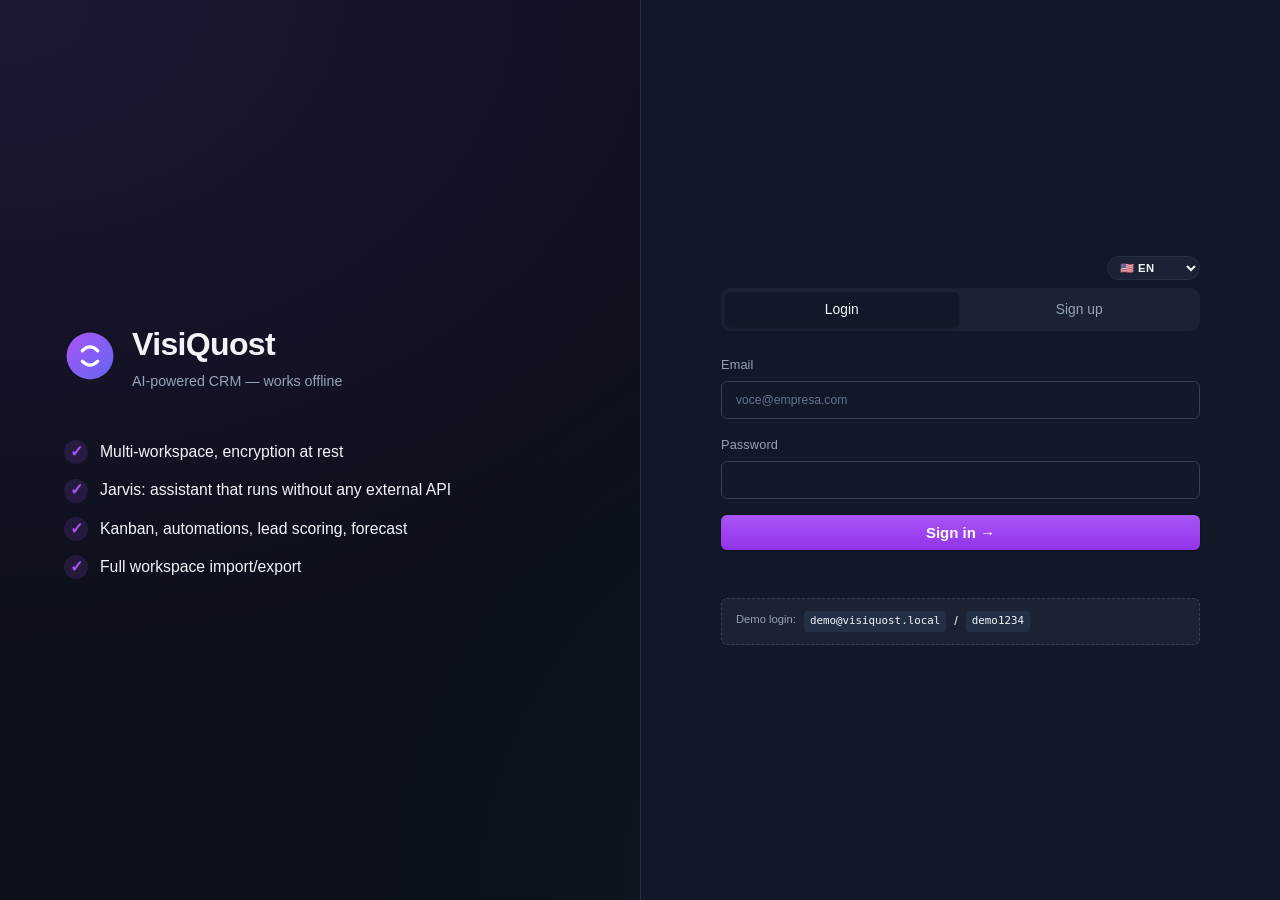
==== frontend/index.html @ d431e18d "Initial commit: VisiQuost CRM with JARVIS local assistant FastAPI + SQLModel backend, vanilla JS fro" ====
<!DOCTYPE html>
<html lang="pt-BR">
<head>
  <meta charset="UTF-8" />
  <meta name="viewport" content="width=device-width, initial-scale=1" />
  <title>VisiQuost — CRM com Jarvis local</title>
  <meta name="description" content="CRM com Jarvis — assistente IA que roda 100% na sua máquina. Zero APIs externas. Kanban, forecast, lead scoring, tudo local.">
  <meta name="theme-color" content="#a855f7">
  <!-- No external CDN fonts (zero-external-APIs rule).
       System font stack picks the best available: SF Pro on macOS/iOS,
       Segoe UI on Windows, Inter/Roboto if installed, otherwise the OS default. -->
  <link rel="stylesheet" href="./assets/app.css" />
  <link rel="icon" type="image/svg+xml" href="data:image/svg+xml,%3Csvg xmlns='http://www.w3.org/2000/svg' viewBox='0 0 100 100'%3E%3Ccircle cx='50' cy='50' r='45' fill='%23a855f7'/%3E%3Cpath d='M35 40 Q50 25 65 40 M35 60 Q50 75 65 60' stroke='white' stroke-width='6' fill='none' stroke-linecap='round'/%3E%3C/svg%3E">
</head>
<body>
  <div id="app" data-view="loading">

    <!-- LOGIN / REGISTER -->
    <section class="auth-view" data-view="auth">
      <div class="auth-hero">
        <div class="auth-logo">
          <svg viewBox="0 0 100 100" width="52" height="52"><circle cx="50" cy="50" r="45" fill="url(#g)"/><path d="M35 40 Q50 25 65 40 M35 60 Q50 75 65 60" stroke="white" stroke-width="6" fill="none" stroke-linecap="round"/><defs><linearGradient id="g" x1="0" y1="0" x2="1" y2="1"><stop offset="0" stop-color="#a855f7"/><stop offset="1" stop-color="#6366f1"/></linearGradient></defs></svg>
          <div>
            <div class="brand-name">VisiQuost</div>
            <div class="brand-tag">CRM com Jarvis local · funciona offline · zero cloud</div>
          </div>
        </div>
        <ul class="auth-features">
          <li><span class="check">✓</span> Jarvis — 80+ comandos naturais em PT/EN, 100% local</li>
          <li><span class="check">✓</span> Kanban visual, forecast ponderado, lead scoring</li>
          <li><span class="check">✓</span> Undo, explain-last, briefing diário — voz proativa</li>
          <li><span class="check">✓</span> Multi-workspace + import/export + criptografia</li>
        </ul>
      </div>
      <div class="auth-card">
        <div class="auth-lang" style="text-align:right;margin-bottom:8px;">
          <select id="auth-lang-select" class="pill" style="background:var(--bg-2);color:var(--fg);border:1px solid var(--border);padding:4px 8px;cursor:pointer;">
            <option value="pt">🇧🇷 PT-BR</option>
            <option value="en">🇺🇸 EN</option>
          </select>
        </div>
        <div class="tabs">
          <button class="tab active" data-tab="login">Entrar</button>
          <button class="tab" data-tab="register">Criar conta</button>
        </div>

        <form id="login-form" class="form">
          <label>Email <input type="email" name="email" required autocomplete="username" placeholder="voce@empresa.com"/></label>
          <label>Senha <input type="password" name="password" required minlength="8" autocomplete="current-password"/></label>
          <button type="submit" class="btn-primary btn-lg">Entrar →</button>
        </form>

        <form id="register-form" class="form hidden">
          <label>Nome completo <input type="text" name="full_name" placeholder="Ada Lovelace"/></label>
          <label>Email <input type="email" name="email" required autocomplete="username"/></label>
          <label>Senha <input type="password" name="password" required minlength="8" autocomplete="new-password" placeholder="mínimo 8 caracteres"/></label>
          <label>Nome do workspace <input type="text" name="workspace_name" required placeholder="Minha Empresa"/></label>
          <button type="submit" class="btn-primary btn-lg">Criar workspace →</button>
        </form>

        <p id="auth-error" class="error"></p>

        <div class="auth-demo">
          <span class="subtle">Login demo:</span>
          <code>demo@visiquost.local</code> / <code>demo1234</code>
        </div>
      </div>
    </section>

    <!-- MAIN APP -->
    <section class="app-view hidden" data-view="app">
      <button id="hamburger" class="hamburger" title="Menu (Esc para fechar)" aria-label="Abrir menu de navegação">☰</button>
      <div id="sidebar-scrim" class="sidebar-scrim"></div>
      <aside class="sidebar">
        <div class="brand-row">
          <svg viewBox="0 0 100 100" width="28" height="28" class="brand-mark"><circle cx="50" cy="50" r="45" fill="url(#gm)"/><path d="M35 40 Q50 25 65 40 M35 60 Q50 75 65 60" stroke="white" stroke-width="6" fill="none" stroke-linecap="round"/><defs><linearGradient id="gm" x1="0" y1="0" x2="1" y2="1"><stop offset="0" stop-color="#a855f7"/><stop offset="1" stop-color="#6366f1"/></linearGradient></defs></svg>
          <div class="brand">VisiQuost</div>
        </div>

        <button class="cmdk-hint" id="open-cmdk" title="⌘K / Ctrl+K">
          <span>🔍 Buscar em tudo…</span>
          <kbd>⌘K</kbd>
        </button>
        <button class="cmdk-hint" id="open-inbox" title="Caixa de entrada">
          <span>🔔 <span id="inbox-label">Caixa</span></span>
          <span id="inbox-badge" class="nav-badge hidden">0</span>
        </button>

        <nav class="nav" aria-label="Navegação principal">
          <button class="nav-item active" data-page="dashboard"><span class="ico">▤</span>Painel</button>
          <button class="nav-item" data-page="jarvis"><span class="ico">✨</span>Jarvis</button>
          <button class="nav-item" data-page="contacts"><span class="ico">👥</span>Contatos</button>
          <button class="nav-item" data-page="companies"><span class="ico">🏢</span>Empresas</button>
          <button class="nav-item" data-page="opportunities"><span class="ico">💰</span>Oportunidades</button>
          <button class="nav-item" data-page="leads"><span class="ico">🎯</span>Leads</button>
          <button class="nav-item" data-page="kanban"><span class="ico">📋</span>Pipeline</button>
          <button class="nav-item" data-page="tasks"><span class="ico">✓</span>Tarefas</button>
          <button class="nav-item" data-page="meetings"><span class="ico">📅</span>Reuniões</button>
          <button class="nav-item nav-more-toggle" id="nav-more-toggle"><span class="ico">⋯</span>Mais</button>
          <button class="nav-item" data-page="device"><span class="ico">🖥️</span>Meu dispositivo</button>
          <div class="nav-more hidden" id="nav-more">
            <button class="nav-item" data-page="automations"><span class="ico">⚡</span>Automações</button>
            <button class="nav-item" data-page="integrations"><span class="ico">🔌</span>Integrações</button>
          </div>
        </nav>

        <div class="sidebar-footer">
          <!-- On-device footprint — the physical weight of your data,
               displayed as a signature reminder that this CRM is local. -->
          <div id="local-footprint" class="local-footprint" title="Seus dados vivem só na sua máquina.">
            <div class="lf-badge">🌱 <span>local</span></div>
            <div class="lf-stats" id="lf-stats">
              <div><span class="lf-num" id="lf-size">—</span> <span class="lf-unit">no seu disco</span></div>
              <div><span class="lf-num" id="lf-rows">—</span> <span class="lf-unit">registros</span></div>
            </div>
          </div>
          <div class="user-chip">
            <div class="avatar" id="user-avatar">?</div>
            <div class="user-info">
              <div id="user-email" class="user-email"></div>
              <div id="workspace-name" class="workspace-name subtle"></div>
            </div>
          </div>
          <div class="io-buttons">
            <button id="seed-demo-btn" class="menu-btn">🌱 Popular demo</button>
            <button id="export-btn" class="menu-btn">📤 Exportar JSON</button>
            <button id="export-md-btn" class="menu-btn">📝 Sumário .md</button>
            <label class="menu-btn">📥 Importar
              <input type="file" id="import-file" accept="application/json" hidden />
            </label>
            <button id="theme-toggle" class="menu-btn">🌓 Tema</button>
            <button id="logout-btn" class="menu-btn danger">↩ Sair</button>
          </div>
        </div>
      </aside>

      <main class="main" aria-label="Conteúdo principal">
        <div id="page-dashboard" class="page">
          <div class="page-header">
            <div>
              <h2>Painel</h2>
              <p class="subtle" id="dashboard-greeting"></p>
            </div>
            <div class="flex-row">
              <div class="filter-row" id="dashboard-window">
                <button class="chip" data-window="7">7d</button>
                <button class="chip active" data-window="30">30d</button>
                <button class="chip" data-window="90">90d</button>
              </div>
              <button id="dashboard-refresh" class="icon-btn" title="Recarregar" style="font-size:1.1em;">⟳</button>
            </div>
          </div>
          <div id="onboarding-card" class="onboarding-card hidden">
            <div class="onboarding-icon">✨</div>
            <div class="onboarding-body">
              <h3 id="onb-title">Bem-vindo(a) ao VisiQuost!</h3>
              <p id="onb-sub" class="subtle">Comece em 3 passos. Você pode pular e voltar depois.</p>
              <ol class="onb-steps" id="onb-steps">
                <li id="onb-1"><span class="onb-check">1</span> <span>Popular dados de demonstração para explorar</span> <button class="btn-primary btn-sm" id="onb-1-btn">Popular</button></li>
                <li id="onb-2"><span class="onb-check">2</span> <span>Falar com o Jarvis (canto direito) — peça "resumo da semana"</span> <button class="btn-ghost btn-sm" id="onb-2-btn">Focar chat</button></li>
                <li id="onb-3"><span class="onb-check">3</span> <span>Colocar seus arquivos (.ics/.csv/.vcf) na pasta do dispositivo para importar</span> <button class="btn-ghost btn-sm" id="onb-3-btn">Abrir Dispositivo</button></li>
              </ol>
              <button id="onb-dismiss" class="linkish" style="margin-top:8px;">Pular tour</button>
            </div>
          </div>
          <div class="kpi-row" id="kpis"></div>
          <div class="grid-2">
            <div class="card">
              <div class="card-header">
                <h3>⏰ Tarefas atrasadas</h3>
                <span class="subtle" id="overdue-count"></span>
              </div>
              <ul id="overdue-tasks" class="list"></ul>
            </div>
            <div class="card">
              <div class="card-header">
                <h3>📅 Próximas reuniões (48h)</h3>
              </div>
              <ul id="upcoming-meetings" class="list"></ul>
            </div>
          </div>
          <div class="card">
            <div class="card-header">
              <h3>📊 Esta semana</h3>
            </div>
            <div id="week-summary"></div>
          </div>
          <div class="card">
            <div class="card-header">
              <h3>📜 Atividade recente</h3>
              <div class="flex-row">
                <span class="subtle" id="activity-count"></span>
                <button id="activity-export-csv" class="linkish" style="font-size:0.82em;" title="Exportar CSV">⬇ CSV</button>
              </div>
            </div>
            <ul id="activity-feed" class="list"></ul>
          </div>
        </div>

        <div id="page-contacts" class="page hidden">
          <div class="page-header">
            <h2>Contatos</h2>
            <div class="flex-row">
              <button id="add-contact-btn" class="btn-primary">+ Novo contato</button>
              <button id="export-contacts-csv" class="btn-ghost">⬇ CSV</button>
              <label class="btn-ghost">📄 Importar CSV
                <input type="file" id="import-contacts-csv" accept=".csv,text/csv" hidden />
              </label>
            </div>
          </div>
          <p id="csv-status" class="subtle" style="min-height: 1em;"></p>
          <div class="flex-row" style="margin-bottom: 8px;">
            <span id="contact-saved-views" class="flex-row" style="gap:4px;flex-wrap:wrap;"></span>
            <button id="contact-save-view" class="linkish" style="font-size: 0.8em;" title="Salvar busca atual">💾 Salvar visão</button>
          </div>
          <input id="contact-search" placeholder="🔍 Buscar contatos…" class="search" />
          <div id="contacts-bulk-toolbar" class="bulk-toolbar hidden" role="toolbar" aria-label="Ações em lote">
            <span class="bulk-count-wrap"><span id="contacts-bulk-count">0</span> <span class="bulk-count-label">selecionados</span></span>
            <button id="contacts-bulk-export" class="btn-ghost btn-sm" title="Exportar seleção como CSV">⬇ CSV</button>
            <button id="contacts-bulk-delete" class="btn-ghost btn-sm bulk-danger">🗑 Apagar</button>
            <button id="contacts-bulk-clear" class="linkish" aria-label="Limpar seleção">✕ Limpar</button>
          </div>
          <table class="table" id="contacts-table">
            <thead><tr><th style="width:30px;"><input type="checkbox" id="contacts-select-all"/></th><th>Nome</th><th>Email</th><th>Telefone</th><th>Cargo</th></tr></thead>
            <tbody></tbody>
          </table>
          <div class="pagination" id="contacts-pagination"></div>
        </div>

        <div id="page-companies" class="page hidden">
          <div class="page-header">
            <h2>Empresas</h2>
            <div class="flex-row">
              <button id="add-company-btn" class="btn-primary">+ Nova empresa</button>
              <button id="export-companies-csv" class="btn-ghost">⬇ CSV</button>
            </div>
          </div>
          <input id="company-search" placeholder="🔍 Buscar empresas…" class="search" />
          <div id="companies-bulk-toolbar" class="bulk-toolbar hidden" role="toolbar" aria-label="Ações em lote">
            <span class="bulk-count-wrap"><span id="companies-bulk-count">0</span> <span class="bulk-count-label">selecionadas</span></span>
            <button id="companies-bulk-export" class="btn-ghost btn-sm" title="Exportar seleção como CSV">⬇ CSV</button>
            <button id="companies-bulk-delete" class="btn-ghost btn-sm bulk-danger">🗑 Apagar</button>
            <button id="companies-bulk-clear" class="linkish" aria-label="Limpar seleção">✕ Limpar</button>
          </div>
          <table class="table" id="companies-table">
            <thead><tr><th style="width:30px;"><input type="checkbox" id="companies-select-all"/></th><th>Nome</th><th>Domínio</th><th>Indústria</th></tr></thead>
            <tbody></tbody>
          </table>
          <div class="pagination" id="companies-pagination"></div>
        </div>

        <div id="page-opportunities" class="page hidden">
          <div class="page-header">
            <h2>Oportunidades</h2>
            <div class="flex-row">
              <button id="add-opportunity-btn" class="btn-primary">+ Nova oportunidade</button>
              <button id="export-opps-csv" class="btn-ghost">⬇ CSV</button>
            </div>
          </div>
          <table class="table" id="opportunities-table">
            <thead><tr><th>Nome</th><th>Estágio</th><th>Valor</th><th>Status</th></tr></thead>
            <tbody></tbody>
          </table>
          <div class="pagination" id="opps-pagination"></div>
        </div>

        <div id="page-leads" class="page hidden">
          <div class="page-header">
            <h2>Leads</h2>
            <div class="flex-row">
              <button id="add-lead-btn" class="btn-primary">+ Novo lead</button>
              <button id="toggle-rules-btn" class="btn-ghost">⚙️ Regras de pontuação</button>
            </div>
          </div>
          <table class="table" id="leads-table">
            <thead><tr><th>Nome</th><th>Empresa</th><th>Fonte</th><th>Status</th><th>Score</th></tr></thead>
            <tbody></tbody>
          </table>
          <div class="pagination" id="leads-pagination"></div>
          <div id="lead-rules-section" class="hidden">
            <div class="page-header">
              <h3>Regras de pontuação</h3>
              <div class="flex-row">
                <button id="add-rule-btn" class="btn-primary">+ Regra</button>
                <button id="recalc-btn" class="btn-ghost">🔄 Recalcular todos</button>
              </div>
            </div>
            <table class="table" id="rules-table">
              <thead><tr><th>Nome</th><th>Campo</th><th>Op</th><th>Valor</th><th>Δ</th><th>Ativa</th><th></th></tr></thead>
              <tbody></tbody>
            </table>
          </div>
        </div>

        <div id="page-kanban" class="page hidden">
          <div class="page-header">
            <h2>Pipeline</h2>
            <div class="flex-row">
              <select id="pipeline-template-select" class="btn-ghost btn-sm">
                <option value="">📋 Instalar template…</option>
              </select>
              <span class="subtle">Arraste um card para mudar o estágio</span>
            </div>
          </div>
          <div class="kanban-scroll-wrap">
            <div id="kanban-board" class="kanban-board"></div>
            <button id="kanban-scroll-right" class="kanban-scroll-btn kanban-scroll-btn-right" aria-label="Rolar para direita" title="Ver mais estágios →">›</button>
            <button id="kanban-scroll-left" class="kanban-scroll-btn kanban-scroll-btn-left" aria-label="Rolar para esquerda" title="← Voltar">‹</button>
          </div>
        </div>

        <div id="page-automations" class="page hidden">
          <div class="page-header">
            <h2>Automações</h2>
            <div class="flex-row">
              <select id="workflow-template-select" class="btn-ghost btn-sm">
                <option value="">⚡ Instalar template…</option>
              </select>
              <button id="add-workflow-btn" class="btn-primary">+ Fluxo</button>
            </div>
          </div>
          <p class="subtle">Fluxos disparam automaticamente quando uma Atividade bate com o trigger. Passos executam em ordem síncrona. Loop-guard previne recursão.</p>
          <div id="workflows-list"></div>
        </div>

        <div id="page-integrations" class="page hidden">
          <div class="page-header">
            <h2>Integrações</h2>
          </div>
          <p class="subtle">⚠️ VisiQuost opera <strong>100% local</strong> — Jarvis não faz chamadas externas.
          Esta seção é apenas armazenamento cifrado (Fernet) de tokens que você já obteve manualmente,
          para uso futuro ou fora do runtime. Para importar dados, use <strong>Meu dispositivo</strong>
          (arquivos .csv/.vcf/.ics na pasta local).</p>
          <div class="card">
            <h3>Conectar um token</h3>
            <form id="connect-form" class="form" style="max-width: 480px;">
              <label>Provedor
                <select name="provider">
                  <option value="google">Google</option>
                  <option value="microsoft">Microsoft</option>
                  <option value="slack">Slack</option>
                  <option value="manual">Manual / outro</option>
                </select>
              </label>
              <label>Etiqueta da conta (email / handle)<input name="account_label" /></label>
              <label>Access token<input name="access_token" required autocomplete="off" /></label>
              <label>Refresh token (opcional)<input name="refresh_token" autocomplete="off" /></label>
              <button type="submit" class="btn-primary">Conectar</button>
            </form>
          </div>
          <div id="integrations-list" style="margin-top:16px"></div>
        </div>

        <div id="page-tasks" class="page hidden">
          <div class="page-header">
            <h2>Tarefas</h2>
            <button id="add-task-btn" class="btn-primary">+ Nova tarefa</button>
          </div>
          <div class="filter-row">
            <button class="chip active" data-task-filter="all">Todas</button>
            <button class="chip" data-task-filter="open">Abertas</button>
            <button class="chip" data-task-filter="overdue">Atrasadas</button>
            <button class="chip" data-task-filter="done">Concluídas</button>
          </div>
          <ul class="list task-list" id="task-list"></ul>
        </div>

        <div id="page-jarvis" class="page hidden">
          <div class="jarvis-hero-layout">
            <aside class="jarvis-convos">
              <div class="jarvis-convos-header">
                <span>Conversas</span>
                <button id="jarvis-new-convo" class="btn-primary btn-sm" title="Nova conversa">+</button>
              </div>
              <input id="jarvis-convo-search" class="search" placeholder="🔍 Buscar mensagens…" style="margin: 0 0 8px; padding: 6px 10px; font-size: 0.85em;" />
              <ul id="jarvis-convos-list" class="list"></ul>
            </aside>
          <div class="jarvis-hero">
            <div class="jarvis-hero-log" id="jarvis-hero-log">
              <div class="jarvis-hero-welcome">
                <div class="hero-mark">✨</div>
                <h2>Fale com o Jarvis</h2>
                <p class="subtle">Peça planos, resumos, criações, buscas. Digite ou clique num exemplo.</p>
                <div class="hero-examples">
                  <button class="qbtn" data-quick="planeje minha semana">📆 Planeje minha semana</button>
                  <button class="qbtn" data-quick="top 5 oportunidades">💼 Top 5 oportunidades</button>
                  <button class="qbtn" data-quick="resumo do pipeline e depois tarefas atrasadas">🎯 Pipeline + atrasadas</button>
                  <button class="qbtn" data-quick="importe contatos">📥 Importe contatos</button>
                  <button class="qbtn" data-quick="agende reunião com Ada para amanhã 15h">📅 Agendar reunião</button>
                  <button class="qbtn" data-quick="escreva um post para linkedin sobre vendas B2B">✍️ Post LinkedIn</button>
                </div>
              </div>
            </div>
            <div id="jarvis-context-chip" class="jarvis-context-chip hidden">
              <span>💡 <span id="context-chip-label"></span></span>
              <button id="context-chip-clear" class="linkish" style="font-size:0.85em;">Remover</button>
            </div>
            <div id="jarvis-suggestions" class="jarvis-suggestions"></div>
            <form id="jarvis-hero-form" class="jarvis-hero-form">
              <textarea id="jarvis-hero-input" placeholder="Pergunte ao Jarvis… (Enter para enviar, Shift+Enter nova linha)" rows="2"></textarea>
              <button type="button" id="jarvis-mic" class="jarvis-mic hidden" title="Ditar (mic)">🎤</button>
              <button type="submit" title="Enviar">➤</button>
            </form>
          </div>
          </div>
        </div>

        <div id="page-device" class="page hidden">
          <div class="page-header">
            <h2>🖥️ Meu dispositivo</h2>
            <button id="device-refresh" class="icon-btn" title="Recarregar" style="font-size:1.1em;">⟳</button>
          </div>
          <p class="subtle" id="device-hint">Arquivos que o Jarvis pode ler desta pasta. Deixe .csv/.vcf (contatos) ou .ics (calendário) aqui — Jarvis importa por comando. Peça: <em>"importe contatos"</em>, <em>"minha agenda"</em>, <em>"leia arquivo notas.md"</em>.</p>
          <div id="device-tools-list" class="grid-2" style="grid-template-columns: repeat(auto-fit, minmax(280px, 1fr));"></div>
        </div>

        <div id="page-meetings" class="page hidden">
          <div class="page-header">
            <h2>Reuniões</h2>
            <button id="add-meeting-btn" class="btn-primary">+ Nova reunião</button>
          </div>
          <ul class="list" id="meetings-list"></ul>
        </div>
      </main>

      <button id="jarvis-fab" class="jarvis-fab" title="Fale com o Jarvis" aria-label="Abrir chat do Jarvis">✨</button>
      <!-- Reopen tab when panel collapsed -->
      <button id="jarvis-reopen" class="jarvis-reopen" title="Abrir Jarvis" aria-label="Abrir Jarvis">✨</button>
      <!-- Jarvis chat panel — always visible on the right -->
      <aside class="jarvis-panel">
        <div class="jarvis-header">
          <div class="jarvis-title">
            <span class="jarvis-pulse"></span>
            <span>Jarvis</span>
          </div>
          <div class="flex-row">
            <span class="pill" id="jarvis-mode">local</span>
            <button id="jarvis-collapse" class="icon-btn" title="Recolher painel">→</button>
            <button id="jarvis-close-mobile" class="icon-btn" style="display:none;" title="Fechar">✕</button>
          </div>
        </div>
        <div id="jarvis-nudges" class="jarvis-nudges"></div>
        <div id="jarvis-log" class="jarvis-log">
          <div class="jarvis-welcome">
            <div class="welcome-icon">✨</div>
            <div class="welcome-text">
              <strong>Jarvis online, ao seu dispor.</strong>
              <p>Diga <code>briefing</code> para o resumo do dia, <code>sugestões</code> para prioridades, ou <code>help</code> para ver tudo que sei fazer.</p>
            </div>
          </div>
        </div>
        <div class="jarvis-quickies">
          <button class="qbtn" data-quick="resumo da semana">📊 Semana</button>
          <button class="qbtn" data-quick="pipeline">💰 Pipeline</button>
          <button class="qbtn" data-quick="tarefas atrasadas">⏰ Atrasos</button>
          <button class="qbtn" data-quick="forecast">🔮 Forecast</button>
          <button class="qbtn" data-quick="help">❓ Ajuda</button>
        </div>
        <form id="jarvis-form" class="jarvis-form">
          <input id="jarvis-input" placeholder="Pergunte ao Jarvis… (Ctrl+/)" autocomplete="off" />
          <button type="submit" title="Enviar (Enter)">➤</button>
        </form>
      </aside>
    </section>

    <!-- Command palette (⌘K) -->
    <div id="cmdk" class="cmdk hidden" role="dialog" aria-modal="true" aria-label="Buscar e comandos">
      <div class="cmdk-inner">
        <input id="cmdk-input" placeholder="Buscar contatos, empresas, oportunidades, tarefas… ou digite um comando" autocomplete="off"/>
        <div id="cmdk-results" class="cmdk-results"></div>
        <div class="cmdk-footer subtle">
          <span><kbd>↑↓</kbd> navegar</span>
          <span><kbd>↵</kbd> abrir</span>
          <span><kbd>Esc</kbd> fechar</span>
        </div>
      </div>
    </div>

    <!-- Inbox drawer -->
    <aside id="inbox" class="drawer hidden">
      <div class="drawer-header">
        <h3>🔔 Caixa de entrada</h3>
        <div class="flex-row">
          <button id="inbox-mark-read" class="btn-ghost btn-sm">Marcar lidas</button>
          <button id="inbox-close" class="icon-btn" title="Fechar">✕</button>
        </div>
      </div>
      <ul id="inbox-list" class="list"></ul>
    </aside>

    <!-- Detail drawer -->
    <aside id="drawer" class="drawer hidden" role="dialog" aria-modal="true" aria-labelledby="drawer-title">
      <div class="drawer-header">
        <h3 id="drawer-title"></h3>
        <div class="flex-row">
          <button id="drawer-ask-jarvis" class="btn-ghost btn-sm" title="Pedir contexto ao Jarvis">✨ Jarvis</button>
          <button id="drawer-close" class="icon-btn" title="Fechar (Esc)">✕</button>
        </div>
      </div>
      <div id="drawer-body" class="drawer-body"></div>
      <div class="drawer-section">
        <h4>Notas</h4>
        <form id="drawer-note-form" class="drawer-inline-form">
          <input id="drawer-note-input" placeholder="Adicionar uma nota…" />
          <button type="submit" class="btn-primary btn-sm">+</button>
        </form>
        <ul id="drawer-notes" class="list"></ul>
      </div>
      <div class="drawer-section">
        <h4>Linha do tempo</h4>
        <div class="filter-row" id="drawer-activity-filter" style="margin-bottom:6px;flex-wrap:wrap;">
          <button class="chip active" data-kind-filter="all">Todas</button>
          <button class="chip" data-kind-filter="created">Criado</button>
          <button class="chip" data-kind-filter="updated">Atualizado</button>
          <button class="chip" data-kind-filter="call">📞</button>
          <button class="chip" data-kind-filter="email">✉️</button>
          <button class="chip" data-kind-filter="whatsapp">💬</button>
        </div>
        <ul id="drawer-activity" class="list"></ul>
      </div>
    </aside>

    <!-- Modal for create forms -->
    <div id="modal" class="modal hidden" role="dialog" aria-modal="true" aria-labelledby="modal-title">
      <div class="modal-inner">
        <div class="modal-header">
          <h3 id="modal-title"></h3>
          <button id="modal-x" class="icon-btn" title="Fechar">✕</button>
        </div>
        <form id="modal-form"></form>
        <div class="modal-actions">
          <button id="modal-cancel" class="btn-ghost">Cancelar</button>
          <button id="modal-save" class="btn-primary">Salvar</button>
        </div>
      </div>
    </div>

    <!-- Keyboard help modal -->
    <div id="help-modal" class="modal hidden" role="dialog" aria-modal="true" aria-label="Atalhos de teclado">
      <div class="modal-inner" style="max-width: 560px;">
        <div class="modal-header">
          <h3>⌨️ Atalhos de teclado</h3>
          <button class="icon-btn" id="help-close">✕</button>
        </div>
        <div class="help-grid">
          <div class="help-group">
            <h4>Navegação</h4>
            <div class="help-row"><kbd>g</kbd> <kbd>d</kbd><span>Painel</span></div>
            <div class="help-row"><kbd>g</kbd> <kbd>c</kbd><span>Contatos</span></div>
            <div class="help-row"><kbd>g</kbd> <kbd>e</kbd><span>Empresas</span></div>
            <div class="help-row"><kbd>g</kbd> <kbd>o</kbd><span>Oportunidades</span></div>
            <div class="help-row"><kbd>g</kbd> <kbd>l</kbd><span>Leads</span></div>
            <div class="help-row"><kbd>g</kbd> <kbd>k</kbd><span>Pipeline (kanban)</span></div>
            <div class="help-row"><kbd>g</kbd> <kbd>t</kbd><span>Tarefas</span></div>
            <div class="help-row"><kbd>g</kbd> <kbd>m</kbd><span>Reuniões</span></div>
            <div class="help-row"><kbd>g</kbd> <kbd>v</kbd><span>Meu dispositivo</span></div>
          </div>
          <div class="help-group">
            <h4>Ações</h4>
            <div class="help-row"><kbd>Ctrl</kbd>+<kbd>K</kbd><span>Buscar tudo</span></div>
            <div class="help-row"><kbd>Ctrl</kbd>+<kbd>/</kbd><span>Focar no Jarvis</span></div>
            <div class="help-row"><kbd>c</kbd><span>Novo contato</span></div>
            <div class="help-row"><kbd>j</kbd><span>Abrir Jarvis</span></div>
            <div class="help-row"><kbd>f</kbd><span>Modo foco (esconde sidebar)</span></div>
            <div class="help-row"><kbd>.</kbd><span>Pular pro chat Jarvis</span></div>
            <div class="help-row"><kbd>n</kbd><span>Nova nota (no drawer)</span></div>
            <div class="help-row"><kbd>/</kbd><span>Focar busca da página</span></div>
            <div class="help-row"><kbd>?</kbd><span>Esta janela</span></div>
            <div class="help-row"><kbd>Esc</kbd><span>Fechar drawer/modal</span></div>
            <div class="help-row"><kbd>↑</kbd> <kbd>↓</kbd><span>Navegar linhas da tabela</span></div>
            <div class="help-row"><kbd>Enter</kbd><span>Abrir linha em foco</span></div>
          </div>
          <div class="help-group">
            <h4>Fale com o Jarvis</h4>
            <div class="help-row"><em>"resumo da semana"</em></div>
            <div class="help-row"><em>"top 5 oportunidades"</em></div>
            <div class="help-row"><em>"agende reunião com Ada para amanhã 15h"</em></div>
            <div class="help-row"><em>"crie tarefa: ligar para João amanhã alta"</em></div>
            <div class="help-row"><em>"enriqueça empresa Acme"</em></div>
            <div class="help-row"><em>"escreva um post para linkedin sobre vendas B2B"</em></div>
            <div class="help-row"><em>"minha agenda"</em></div>
          </div>
        </div>
      </div>
    </div>

    <!-- Toast host -->
    <div id="toast-host" class="toast-host"></div>
  </div>

  <script src="./assets/app.js" defer></script>
</body>
</html>
---- frontend/assets/app.css ----
/* =========================================================
   VisiQuost — Design System
   Modern, dense, keyboard-friendly. Dark by default.
   ========================================================= */

:root {
  /* Palette — Dark (default) */
  --bg: #0b0f19;
  --bg-1: #111827;
  --bg-2: #1a2233;
  --bg-3: #232f45;
  --bg-hover: #2a374f;
  --fg: #f1f5f9;
  --fg-2: #cbd5e1;
  --fg-3: #94a3b8;
  --fg-4: #64748b;
  --border: #243044;
  --border-strong: #334155;

  --primary: #a855f7;
  --primary-2: #9333ea;
  --primary-fg: #ffffff;
  --primary-soft: rgba(168, 85, 247, 0.14);

  --accent: #38bdf8;
  --accent-2: #0ea5e9;
  --accent-soft: rgba(56, 189, 248, 0.14);

  --ok: #34d399;
  --ok-soft: rgba(52, 211, 153, 0.14);
  --warn: #fbbf24;
  --warn-soft: rgba(251, 191, 36, 0.14);
  --danger: #f87171;
  --danger-soft: rgba(248, 113, 113, 0.14);

  /* Spacing scale */
  --s-1: 4px;
  --s-2: 8px;
  --s-3: 12px;
  --s-4: 16px;
  --s-5: 20px;
  --s-6: 24px;
  --s-8: 32px;
  --s-10: 40px;

  /* Radii */
  --r-sm: 6px;
  --r-md: 10px;
  --r-lg: 14px;
  --r-xl: 20px;

  /* Shadows */
  --shadow-sm: 0 1px 2px rgba(0,0,0,0.3);
  --shadow-md: 0 4px 12px rgba(0,0,0,0.35);
  --shadow-lg: 0 12px 40px rgba(0,0,0,0.5);
  --shadow-glow: 0 0 0 3px var(--primary-soft);

  /* Type */
  --font: "Inter", -apple-system, BlinkMacSystemFont, "Segoe UI", Roboto, sans-serif;
  --font-mono: "JetBrains Mono", ui-monospace, "SF Mono", Consolas, monospace;

  /* Motion */
  --ease: cubic-bezier(0.16, 1, 0.3, 1);
  --dur-fast: 120ms;
  --dur-med: 200ms;
}

/* Light theme */
[data-theme="light"] {
  --bg: #f8fafc;
  --bg-1: #ffffff;
  --bg-2: #ffffff;
  --bg-3: #f1f5f9;
  --bg-hover: #e2e8f0;
  --fg: #0f172a;
  --fg-2: #334155;
  --fg-3: #64748b;
  --fg-4: #94a3b8;
  --border: #e2e8f0;
  --border-strong: #cbd5e1;
  --primary-fg: #ffffff;
  --shadow-sm: 0 1px 2px rgba(15,23,42,0.06);
  --shadow-md: 0 4px 12px rgba(15,23,42,0.08);
  --shadow-lg: 0 12px 40px rgba(15,23,42,0.12);
}

* { box-sizing: border-box; }
html, body { margin: 0; padding: 0; }

/* Top-of-page network progress bar. Vercel/GitHub-style — 2px slim, JARVIS-blue,
   only shown while API requests are in flight. Zero DOM cost when idle. */
#vq-progress-bar {
  position: fixed; top: 0; left: 0; height: 2px; width: 0%;
  background: linear-gradient(90deg, var(--accent), var(--primary));
  z-index: 9999; opacity: 0; pointer-events: none;
  box-shadow: 0 0 6px var(--accent);
  transition: width 400ms ease-out, opacity 200ms ease-out;
}
#vq-progress-bar.active { width: 70%; opacity: 1; transition: width 8s cubic-bezier(0.1, 0.9, 0.1, 1), opacity 200ms; }
#vq-progress-bar.finish { width: 100%; opacity: 0; transition: width 200ms ease, opacity 400ms ease 100ms; }
@media (prefers-reduced-motion: reduce) {
  #vq-progress-bar { transition: opacity 100ms; }
  #vq-progress-bar.active { width: 100%; }
}

/* Smooth theme swap — background + color transition when data-theme changes.
   Guarded by html.theme-switching (set for 180ms during toggle) so it doesn't
   run for every hover/state change. */
html.theme-switching *,
html.theme-switching *::before,
html.theme-switching *::after {
  transition: background-color 180ms ease, color 180ms ease, border-color 180ms ease !important;
}
body {
  font-family: var(--font);
  background: var(--bg);
  color: var(--fg);
  height: 100vh;
  overflow: hidden;
  font-size: 15px;
  line-height: 1.55;
  -webkit-font-smoothing: antialiased;
  -moz-osx-font-smoothing: grayscale;
}

/* Heading hierarchy — differentiated weights + explicit bottom margins.
   Airy: h1/h2/h3 all breathe; .card-header h3 collapses margin so cards stay tight. */
h1, h2, h3, h4 { margin: 0 0 var(--s-4); letter-spacing: -0.015em; }
h1 { font-size: 30px; font-weight: 700; margin-bottom: var(--s-6); }
h2 { font-size: 22px; font-weight: 700; margin-bottom: var(--s-5); }
h3 { font-size: 16px; font-weight: 600; margin-bottom: var(--s-3); }
h4 { font-size: 12px; text-transform: uppercase; letter-spacing: 0.08em;
     color: var(--fg-3); font-weight: 600; margin-bottom: var(--s-2); }

.card-header h3, .page-header h2 { margin-bottom: 0; }

code, kbd { font-family: var(--font-mono); font-size: 0.85em; background: var(--bg-3); padding: 2px 6px; border-radius: 4px; }
kbd { border: 1px solid var(--border); box-shadow: inset 0 -1px 0 var(--border); }

.hidden { display: none !important; }
.subtle { color: var(--fg-3); font-size: 0.88em; }
.error { color: var(--danger); min-height: 1.2em; margin: 8px 0 0; font-size: 0.88em; }

/* Meetings page — day-bucketed list, Google Calendar-inspired layout.
   Bucket header separates Today / Tomorrow / This week / Later. */
#meetings-list { list-style: none; padding: 0; margin: 0; }
.meeting-bucket-header {
  display: flex; align-items: center; justify-content: space-between;
  padding: 12px 4px 6px; border-bottom: 1px solid var(--border);
  font-size: 0.72em; font-weight: 700; letter-spacing: 0.08em;
  text-transform: uppercase; color: var(--fg-3); margin-top: 8px;
}
.meeting-bucket-header:first-child { margin-top: 0; }
.meeting-count {
  background: var(--bg-3); color: var(--fg-2);
  padding: 1px 8px; border-radius: 10px; font-size: 0.85em;
  letter-spacing: normal; text-transform: none; font-weight: 600;
}
.meeting-item {
  padding: 10px 4px; border-bottom: 1px solid var(--border);
  transition: background var(--dur-fast);
}
.meeting-item:hover { background: var(--bg-2); }
.meeting-row { display: flex; align-items: center; gap: 12px; }
.meeting-icon {
  width: 32px; height: 32px; border-radius: 8px;
  display: inline-flex; align-items: center; justify-content: center;
  background: var(--accent-soft); font-size: 15px; flex-shrink: 0;
}
.meeting-body { flex: 1; min-width: 0; }
.meeting-body strong { display: block; margin-bottom: 2px; }
.meeting-now { background: var(--accent-soft); border-left: 3px solid var(--accent); padding-left: 8px; }
.meeting-now .meeting-icon { background: var(--accent); color: white; animation: newBadgePulse 2s ease-in-out infinite; }

/* Tasks page — bucketed list (Overdue / Today / Tomorrow / Week / Later / No due / Done)
   with priority icons and click-to-complete checkbox. Todoist/Linear-inspired. */
#task-list { list-style: none; padding: 0; margin: 0; }
.task-bucket-header {
  display: flex; align-items: center; justify-content: space-between;
  padding: 12px 4px 6px; border-bottom: 1px solid var(--border);
  font-size: 0.72em; font-weight: 700; letter-spacing: 0.08em;
  text-transform: uppercase; color: var(--fg-3); margin-top: 10px;
}
.task-bucket-header:first-child { margin-top: 0; }
.task-count {
  background: var(--bg-3); color: var(--fg-2);
  padding: 1px 8px; border-radius: 10px; font-size: 0.85em;
  letter-spacing: normal; text-transform: none; font-weight: 600;
}
.task-item { padding: 8px 4px; border-bottom: 1px solid var(--border); transition: background var(--dur-fast); }
.task-item:hover { background: var(--bg-2); }
.task-row { display: flex; align-items: flex-start; gap: 10px; }
.task-check {
  width: 20px; height: 20px; border-radius: 50%; border: 2px solid var(--border);
  background: transparent; cursor: pointer; margin-top: 2px; flex-shrink: 0;
  display: inline-flex; align-items: center; justify-content: center;
  font-size: 12px; color: var(--ok); transition: all var(--dur-fast);
}
.task-check:hover:not(:disabled) { border-color: var(--ok); background: var(--ok-soft); }
.task-check:disabled { background: var(--ok-soft); border-color: var(--ok); cursor: default; }
.task-prio { font-size: 0.95em; width: 18px; text-align: center; flex-shrink: 0; margin-top: 2px; }
.task-prio-urgent { filter: hue-rotate(-10deg); }
.task-prio-high { color: var(--warn, orange); }
.task-prio-low { opacity: 0.55; }
.task-body { flex: 1; min-width: 0; }
.task-title { font-weight: 500; margin-bottom: 2px; }
.task-meta { font-size: 0.85em; color: var(--fg-3); }
.task-overdue { color: var(--danger); font-weight: 600; }
.task-done .task-title { text-decoration: line-through; color: var(--fg-3); }
.task-done .task-prio { opacity: 0.4; }

/* Activity feed — timeline entries with colored kind icons + translated labels */
#activity-feed { list-style: none; padding: 0; margin: 0; }
.activity-item { padding: 8px 4px; border-bottom: 1px solid var(--border); transition: background var(--dur-fast); }
.activity-item:last-child { border-bottom: none; }
.activity-item:hover { background: var(--bg-2); }
.activity-row { display: flex; align-items: flex-start; gap: 10px; }
.activity-icon {
  width: 26px; height: 26px; border-radius: 50%; flex-shrink: 0;
  display: inline-flex; align-items: center; justify-content: center;
  font-size: 13px; user-select: none;
}
.activity-icon.act-good { background: var(--ok-soft); }
.activity-icon.act-info { background: var(--accent-soft); }
.activity-icon.act-warn { background: rgba(239, 68, 68, 0.12); }
.activity-body { flex: 1; min-width: 0; }
.activity-line { font-size: 0.9em; line-height: 1.4; }
.activity-subj { color: var(--fg-2); font-weight: 500; }
.activity-summary { color: var(--fg-3); }
.activity-when { font-size: 0.75em; color: var(--fg-3); margin-top: 1px; }

/* ================= BUTTONS ================= */
button { font-family: var(--font); font-size: 0.92em; }
.btn-primary, button.primary, .form > button[type="submit"] {
  padding: 9px 16px;
  background: linear-gradient(180deg, var(--primary) 0%, var(--primary-2) 100%);
  color: var(--primary-fg);
  border: none;
  border-radius: var(--r-sm);
  cursor: pointer;
  font-weight: 600;
  transition: transform var(--dur-fast), box-shadow var(--dur-fast);
  box-shadow: var(--shadow-sm);
}
.btn-primary:hover, button.primary:hover { transform: translateY(-1px); box-shadow: var(--shadow-md); }
.btn-primary:active { transform: translateY(0); }
.btn-lg { padding: 12px 20px; font-size: 1em; width: 100%; }
.btn-sm { padding: 6px 12px; font-size: 0.85em; }

/* Secondary — filled neutral. Use for cancel/dismiss next to a primary. */
.btn-secondary, button.secondary {
  padding: 9px 16px;
  background: var(--bg-hover);
  color: var(--fg);
  border: 1px solid var(--border-strong);
  border-radius: var(--r-sm);
  cursor: pointer;
  font-weight: 500;
  transition: background var(--dur-fast), border-color var(--dur-fast), transform var(--dur-fast);
  display: inline-flex; align-items: center; gap: 6px;
}
.btn-secondary:hover, button.secondary:hover { background: var(--bg-3); border-color: var(--fg-4); }
.btn-secondary:active { transform: translateY(1px); }

/* Ghost — outlined, empty. Use for tertiary/less-important actions. */
.btn-ghost, button.ghost {
  padding: 9px 16px;
  background: transparent;
  color: var(--fg);
  border: 1px solid var(--border-strong);
  border-radius: var(--r-sm);
  cursor: pointer;
  font-weight: 500;
  transition: background var(--dur-fast), border-color var(--dur-fast);
  display: inline-flex; align-items: center; gap: 6px;
}
.btn-ghost:hover, button.ghost:hover { background: var(--bg-hover); border-color: var(--primary); }

.icon-btn {
  background: transparent; border: none; color: var(--fg-3);
  cursor: pointer; padding: 6px 8px; border-radius: var(--r-sm);
  transition: background var(--dur-fast), color var(--dur-fast);
  font-size: 0.95em;
}
.icon-btn:hover { color: var(--fg); background: var(--bg-hover); }

.linkish {
  background: none; border: none; color: var(--accent); cursor: pointer;
  padding: 0; font: inherit;
}
.linkish:hover { text-decoration: underline; }

.chip {
  padding: 5px 12px; background: var(--bg-2); border: 1px solid var(--border);
  color: var(--fg-2); border-radius: 999px; cursor: pointer; font-size: 0.85em;
  transition: all var(--dur-fast);
}
.chip:hover { background: var(--bg-hover); }
.chip.active { background: var(--primary); color: var(--primary-fg); border-color: var(--primary); }

.pill {
  display: inline-block; padding: 2px 10px; border-radius: 999px;
  background: var(--accent-soft); color: var(--accent);
  font-size: 0.75em; font-weight: 600; text-transform: uppercase; letter-spacing: 0.04em;
}

/* ================= AUTH ================= */
.auth-view {
  display: grid; grid-template-columns: 1fr 1fr;
  height: 100vh;
  background: radial-gradient(ellipse at top left, rgba(168, 85, 247, 0.12), transparent 55%),
              radial-gradient(ellipse at bottom right, rgba(56, 189, 248, 0.10), transparent 55%),
              var(--bg);
}
.auth-hero { display: flex; flex-direction: column; justify-content: center; padding: 64px; gap: 48px; }
.auth-logo { display: flex; align-items: center; gap: 16px; }
.brand-name { font-size: 32px; font-weight: 800; letter-spacing: -0.02em; }
.brand-tag { color: var(--fg-3); font-size: 0.95em; }
.auth-features { list-style: none; padding: 0; margin: 0; display: flex; flex-direction: column; gap: 14px; font-size: 1.05em; }
.auth-features li { display: flex; align-items: center; gap: 12px; }
.check {
  display: inline-flex; align-items: center; justify-content: center;
  width: 24px; height: 24px; border-radius: 50%;
  background: var(--primary-soft); color: var(--primary);
  font-weight: 700;
}
.auth-card {
  display: flex; flex-direction: column; justify-content: center;
  padding: 64px 80px;
  background: var(--bg-1); border-left: 1px solid var(--border);
}
.tabs { display: flex; background: var(--bg-2); padding: 4px; border-radius: var(--r-md); gap: 4px; margin-bottom: 24px; }
.tab {
  flex: 1; padding: 10px; background: transparent; border: none;
  color: var(--fg-3); cursor: pointer; border-radius: var(--r-sm);
  font-weight: 500; transition: all var(--dur-fast);
}
.tab.active { background: var(--bg-1); color: var(--fg); box-shadow: var(--shadow-sm); }
.form { display: flex; flex-direction: column; gap: var(--s-4); }
.form label { display: flex; flex-direction: column; font-size: 0.85em; gap: 6px;
              color: var(--fg-3); font-weight: 500; letter-spacing: 0.01em; }

/* Global form control styling — single source of truth for inputs/selects/textareas.
   Applied broadly, then locked out from Jarvis composer which has its own compact style. */
input[type="text"], input[type="email"], input[type="password"], input[type="number"],
input[type="search"], input[type="tel"], input[type="url"], input[type="date"],
input[type="datetime-local"], input[type="time"], select, textarea {
  padding: 11px 14px;
  background: var(--bg-1);
  border: 1px solid var(--border-strong);
  color: var(--fg);
  border-radius: var(--r-sm);
  font-size: 0.95em;
  font-family: inherit;
  transition: border-color var(--dur-fast), box-shadow var(--dur-fast), background var(--dur-fast);
}
input:focus, select:focus, textarea:focus {
  outline: none; border-color: var(--primary); box-shadow: var(--shadow-glow);
  background: var(--bg-2);
}
input::placeholder, textarea::placeholder { color: var(--fg-4); opacity: 1; }
input:disabled, select:disabled, textarea:disabled { opacity: 0.55; cursor: not-allowed; }
textarea { resize: vertical; min-height: 72px; }
.auth-demo {
  margin-top: 24px; padding: 12px 14px; background: var(--bg-2);
  border: 1px dashed var(--border-strong); border-radius: var(--r-sm);
  font-size: 0.85em; display: flex; gap: 8px; flex-wrap: wrap;
}
.auth-demo code { background: var(--bg-3); }

/* ================= APP LAYOUT ================= */
.app-view {
  display: grid;
  grid-template-columns: 240px 1fr 380px;
  height: 100vh;
  transition: grid-template-columns var(--dur-med) var(--ease);
}
body.jarvis-collapsed .app-view { grid-template-columns: 240px 1fr 0; }
body.jarvis-collapsed .jarvis-panel { display: none; }

/* Reopen tab (only visible when collapsed on desktop) */
.jarvis-reopen {
  display: none;
  position: fixed; right: 0; top: 50%; transform: translateY(-50%);
  z-index: 40;
  width: 40px; height: 56px;
  background: linear-gradient(180deg, var(--primary), var(--primary-2));
  color: var(--primary-fg); border: none;
  border-top-left-radius: var(--r-md); border-bottom-left-radius: var(--r-md);
  font-size: 1.4em; cursor: pointer;
  box-shadow: var(--shadow-md);
  transition: transform var(--dur-fast);
}
.jarvis-reopen:hover { transform: translateY(-50%) translateX(-3px); }
body.jarvis-collapsed .jarvis-reopen { display: flex; align-items: center; justify-content: center; }

/* ================= SIDEBAR ================= */
.sidebar {
  background: var(--bg-1);
  border-right: 1px solid var(--border);
  display: flex; flex-direction: column;
  padding: 20px 14px;
  gap: 8px;
}
.brand-row { display: flex; align-items: center; gap: 10px; padding: 4px 8px 12px; }
.brand-mark { flex-shrink: 0; }
.brand { font-weight: 800; font-size: 1.1em; letter-spacing: -0.02em; }

.cmdk-hint {
  display: flex; align-items: center; justify-content: space-between; gap: 8px;
  padding: 8px 12px;
  background: var(--bg-2); border: 1px solid var(--border); border-radius: var(--r-sm);
  color: var(--fg-3); cursor: pointer; font-size: 0.88em;
  transition: all var(--dur-fast);
  margin-bottom: 8px;
}
.cmdk-hint:hover { background: var(--bg-hover); color: var(--fg); }
.cmdk-hint kbd { font-size: 0.78em; padding: 1px 5px; background: var(--bg-3); border-color: var(--border-strong); }

.nav { display: flex; flex-direction: column; gap: 2px; flex: 1; overflow-y: auto; }
.nav-item {
  display: flex; align-items: center; gap: 10px;
  text-align: left; padding: 9px 12px;
  background: none; border: none; border-radius: var(--r-sm);
  color: var(--fg-2); cursor: pointer;
  font-size: 0.93em; font-weight: 500; font-family: inherit;
  transition: all var(--dur-fast);
}
.nav-item .ico { font-size: 1.05em; width: 20px; text-align: center; opacity: 0.85; }
.nav-item:hover { background: var(--bg-hover); color: var(--fg); }
.nav-item.active {
  background: var(--primary-soft); color: var(--primary);
  font-weight: 600;
}
.nav-item.active .ico { opacity: 1; }
.nav-badge {
  margin-left: auto; padding: 1px 8px; border-radius: 999px;
  background: var(--primary-soft); color: var(--primary);
  font-size: 0.72em; font-weight: 700; min-width: 20px; text-align: center;
}
.nav-item.active .nav-badge { background: var(--primary); color: white; }

.nav-more { display: flex; flex-direction: column; gap: 2px; padding-left: 6px; border-left: 2px solid var(--border); margin-left: 8px; }
.nav-more-toggle { color: var(--fg-3); }
.nav-more-toggle.open .ico { transform: rotate(90deg); display: inline-block; }

.sidebar-footer { display: flex; flex-direction: column; gap: 10px; margin-top: auto; padding-top: 10px; border-top: 1px solid var(--border); }
/* On-device footprint — signature element. Reinforces "you own your data".
   Deliberately quiet: no gradient, hairline border, monospace numbers,
   subtle green pulse. The point is presence, not attention. */
.local-footprint {
  display: flex; align-items: center; gap: 10px;
  padding: 10px 12px; margin-bottom: 8px;
  background: var(--bg-2);
  border: 1px solid var(--border);
  border-left: 2px solid var(--ok);
  border-radius: var(--r-sm);
  cursor: default;
}
.lf-badge {
  display: flex; align-items: center; gap: 4px;
  font-size: 0.72em; font-weight: 700; letter-spacing: 0.08em;
  text-transform: uppercase; color: var(--ok);
  flex-shrink: 0;
}
.lf-stats {
  display: flex; flex-direction: column; gap: 2px;
  font-size: 0.78em; line-height: 1.35;
  min-width: 0; flex: 1;
}
.lf-num {
  font-family: var(--font-mono); font-weight: 600;
  color: var(--fg-2); font-size: 1.05em;
  font-variant-numeric: tabular-nums;
}
.lf-unit { color: var(--fg-4); }

.user-chip {
  display: flex; align-items: center; gap: 10px;
  padding: 8px; background: var(--bg-2); border-radius: var(--r-sm);
}
.avatar {
  width: 32px; height: 32px; border-radius: 50%;
  background: linear-gradient(135deg, var(--primary) 0%, var(--accent) 100%);
  color: white; display: flex; align-items: center; justify-content: center;
  font-weight: 700; font-size: 0.85em; text-transform: uppercase; flex-shrink: 0;
}
.user-info { min-width: 0; flex: 1; }
.user-email { font-size: 0.83em; font-weight: 500; overflow: hidden; text-overflow: ellipsis; white-space: nowrap; }
.workspace-name { font-size: 0.75em; }

.io-buttons { display: flex; flex-direction: column; gap: 2px; }
.menu-btn {
  text-align: left; padding: 7px 10px; background: none; border: none;
  border-radius: var(--r-sm); color: var(--fg-2); cursor: pointer;
  font-size: 0.85em; font-family: inherit; display: flex; align-items: center; gap: 6px;
  transition: all var(--dur-fast);
}
.menu-btn:hover { background: var(--bg-hover); color: var(--fg); }
.menu-btn.danger:hover { background: var(--danger-soft); color: var(--danger); }

/* ================= MAIN ================= */
.main { padding: 32px 40px; overflow-y: auto; background: var(--bg); }
.page { display: none; animation: fadeIn 200ms var(--ease); }
.page:not(.hidden) { display: block; }
/* Airy layout: each page owns its own vertical rhythm. Direct-child stacking. */
.page > * + * { margin-top: var(--s-6); }
@keyframes fadeIn { from { opacity: 0; transform: translateY(4px); } to { opacity: 1; transform: none; } }

.page-header {
  display: flex; align-items: center; justify-content: space-between;
  margin-bottom: var(--s-8); gap: var(--s-4); flex-wrap: wrap;
}
.filter-row { display: flex; gap: var(--s-2); margin: var(--s-3) 0 var(--s-5); flex-wrap: wrap; }

/* ================= ONBOARDING ================= */
.onboarding-card {
  display: flex; gap: 20px; padding: 24px;
  background: linear-gradient(135deg, var(--primary-soft) 0%, var(--accent-soft) 100%);
  border: 1px solid var(--primary); border-radius: var(--r-lg);
  margin-bottom: 20px; box-shadow: var(--shadow-md);
  animation: fadeIn 300ms var(--ease);
}
.onboarding-icon { font-size: 3em; }
.onboarding-body { flex: 1; }
.onboarding-body h3 { font-size: 1.3em; margin-bottom: 4px; }
.onb-steps {
  list-style: none; padding: 0; margin: 14px 0 8px;
  display: flex; flex-direction: column; gap: 8px;
}
.onb-steps li {
  display: flex; align-items: center; gap: 12px;
  padding: 10px 14px; background: var(--bg-1); border: 1px solid var(--border); border-radius: var(--r-sm);
}
.onb-steps li.done { opacity: 0.55; }
.onb-check {
  width: 26px; height: 26px; border-radius: 50%;
  background: var(--primary); color: white;
  display: flex; align-items: center; justify-content: center;
  font-weight: 700; font-size: 0.85em; flex-shrink: 0;
}
.onb-steps li.done .onb-check::before { content: "✓"; }
.onb-steps li.done .onb-check { font-size: 0; }
.onb-steps li span:nth-of-type(2) { flex: 1; font-size: 0.92em; }

/* ================= CARDS ================= */
.card {
  background: var(--bg-1);
  border: 1px solid var(--border);
  border-radius: var(--r-lg);
  padding: var(--s-6);
  box-shadow: var(--shadow-sm);
  transition: border-color var(--dur-fast), box-shadow var(--dur-fast);
}
.card:hover { border-color: var(--border-strong); }
.card-header { display: flex; justify-content: space-between; align-items: center;
               gap: var(--s-3); margin-bottom: var(--s-4); }

/* ================= KPIs ================= */
.kpi-row { display: grid; grid-template-columns: repeat(auto-fit, minmax(200px, 1fr));
           gap: var(--s-4); }
@keyframes vq-kpi-fade {
  from { opacity: 0; transform: translateY(6px); }
  to { opacity: 1; transform: translateY(0); }
}
.kpi {
  background: var(--bg-1); border: 1px solid var(--border);
  border-radius: var(--r-lg); padding: var(--s-5); position: relative; overflow: hidden;
  box-shadow: var(--shadow-sm); transition: transform var(--dur-med), box-shadow var(--dur-med);
  animation: vq-kpi-fade 320ms ease-out both;
}
.kpi:nth-child(1) { animation-delay: 0ms; }
.kpi:nth-child(2) { animation-delay: 40ms; }
.kpi:nth-child(3) { animation-delay: 80ms; }
.kpi:nth-child(4) { animation-delay: 120ms; }
.kpi:nth-child(5) { animation-delay: 160ms; }
.kpi:nth-child(6) { animation-delay: 200ms; }
@media (prefers-reduced-motion: reduce) { .kpi { animation: none; } }
.kpi:hover { transform: translateY(-2px); box-shadow: var(--shadow-md); }
.kpi::before {
  content: ""; position: absolute; top: 0; left: 0; right: 0; height: 3px;
  background: linear-gradient(90deg, var(--primary), var(--accent));
  opacity: 0.7;
}
/* Per-KPI color coding: primary/pipeline vs revenue vs risk. Add data-kind on markup. */
.kpi[data-kind="revenue"]::before { background: linear-gradient(90deg, var(--ok), var(--accent)); }
.kpi[data-kind="revenue"] .label { color: var(--ok); }
.kpi[data-kind="pipeline"]::before { background: linear-gradient(90deg, var(--accent), var(--primary)); }
.kpi[data-kind="pipeline"] .label { color: var(--accent); }
.kpi[data-kind="won"]::before { background: linear-gradient(90deg, var(--primary), var(--ok)); }
.kpi[data-kind="won"] .label { color: var(--primary); }
.kpi[data-kind="risk"]::before { background: linear-gradient(90deg, var(--warn), var(--danger)); }
.kpi[data-kind="risk"] .label { color: var(--warn); }

.kpi .value { font-size: 2em; font-weight: 800; letter-spacing: -0.025em; line-height: 1.15; }
.kpi .label { color: var(--fg-3); font-size: 0.75em; text-transform: uppercase; letter-spacing: 0.08em;
              margin-bottom: 6px; font-weight: 700; }
.kpi .delta { font-size: 0.8em; margin-top: 6px; color: var(--fg-3); }
.kpi .delta.up { color: var(--ok); }
.kpi .delta.down { color: var(--danger); }

/* Skeleton loading — used while data is being fetched. Subtle shimmer. */
@keyframes vq-shimmer {
  0% { background-position: -200px 0; }
  100% { background-position: calc(200px + 100%) 0; }
}
.skeleton {
  background: linear-gradient(90deg, var(--bg-2) 0px, var(--bg-3) 40px, var(--bg-2) 80px);
  background-size: 200px 100%;
  background-repeat: no-repeat;
  border-radius: var(--r-sm);
  animation: vq-shimmer 1.2s infinite linear;
  display: block;
}
.skeleton-line { height: 12px; margin: 8px 0; }
.skeleton-line.w-40 { width: 40%; }
.skeleton-line.w-60 { width: 60%; }
.skeleton-line.w-80 { width: 80%; }
.skeleton-line.w-full { width: 100%; }
@media (prefers-reduced-motion: reduce) { .skeleton { animation: none; } }

/* Hero KPI — 5-second-rule landing card. Spans two columns, more prominent. */
.kpi-hero {
  grid-column: span 2;
  background: linear-gradient(135deg, var(--bg-1), var(--bg-2));
  border-color: var(--accent);
}
.kpi-hero::before { height: 4px; opacity: 1; }
.kpi-hero .value { font-size: 2.6em !important; color: var(--fg); }
@media (max-width: 720px) { .kpi-hero { grid-column: span 1; } }

.grid-2 { display: grid; grid-template-columns: 1fr 1fr; gap: var(--s-5); }
@media (max-width: 1400px) { .grid-2 { grid-template-columns: 1fr; } }

/* ================= TABLES ================= */
.search {
  width: 100%; padding: 10px 14px;
  background: var(--bg-1); border: 1px solid var(--border);
  color: var(--fg); border-radius: var(--r-sm);
  margin-bottom: 14px; font-size: 0.93em;
  transition: border-color var(--dur-fast);
}
.search:focus { outline: none; border-color: var(--primary); box-shadow: var(--shadow-glow); }
.table {
  width: 100%; border-collapse: collapse;
  background: var(--bg-1); border: 1px solid var(--border);
  border-radius: var(--r-md); overflow: hidden;
  box-shadow: var(--shadow-sm);
}
.table th, .table td { padding: 11px 14px; text-align: left; border-bottom: 1px solid var(--border); font-size: 0.9em; }
.table th { background: var(--bg-2); font-weight: 600; color: var(--fg-3); text-transform: uppercase; font-size: 0.75em; letter-spacing: 0.05em; }
.table tr:last-child td { border-bottom: none; }
.table tbody tr:hover { background: var(--bg-hover); }
.table th .sort-ind { color: var(--primary); font-weight: 700; margin-left: 4px; }
@keyframes spin { from { transform: rotate(0deg); } to { transform: rotate(360deg); } }

/* Row-clickable — premium hover: subtle indent + accent border-left on hover */
.row-clickable { cursor: pointer; transition: background var(--dur-fast), box-shadow var(--dur-fast); position: relative; }
.row-clickable:hover { background: var(--bg-hover); box-shadow: inset 3px 0 0 var(--accent); }
.row-clickable:hover td:first-child { border-left-color: var(--accent); }
/* Keyboard-nav focus row — j/k or Arrow keys move this marker */
.row-clickable.row-focus { background: var(--accent-soft); box-shadow: inset 3px 0 0 var(--accent); }
.row-clickable.row-focus .row-qa-wrap { opacity: 1; }

/* Local status indicator in sidebar — pulsing green dot + tag confirming
   the "100% local" promise. Distinctive vs cloud-based CRMs. */
.local-dot {
  display: inline-block; width: 7px; height: 7px; border-radius: 50%;
  background: var(--ok); margin-right: 6px; vertical-align: middle;
  animation: vq-local-pulse 2.4s infinite ease-in-out;
  box-shadow: 0 0 0 0 rgba(16, 185, 129, 0.4);
}
@keyframes vq-local-pulse {
  0%, 100% { box-shadow: 0 0 0 0 rgba(16, 185, 129, 0.5); }
  50% { box-shadow: 0 0 0 4px rgba(16, 185, 129, 0); }
}
@media (prefers-reduced-motion: reduce) { .local-dot { animation: none; } }
.local-tag {
  margin-left: 8px; font-size: 0.65em; text-transform: uppercase;
  letter-spacing: 0.08em; font-weight: 700; color: var(--ok);
  border: 1px solid var(--ok); padding: 1px 5px; border-radius: 3px; opacity: 0.75;
}

/* NEW badge — appears next to entities created in the last 24h. Subtle
   accent pill so recent additions stand out in a long list without noise. */
.new-badge {
  display: inline-block; margin-left: 8px; padding: 1px 6px;
  font-size: 0.62em; font-weight: 800; letter-spacing: 0.09em;
  color: var(--accent); background: var(--accent-soft);
  border-radius: 3px; vertical-align: middle; text-transform: uppercase;
  animation: newBadgePulse 2.4s ease-in-out infinite;
}
@keyframes newBadgePulse {
  0%, 100% { opacity: 0.85; }
  50% { opacity: 1; box-shadow: 0 0 6px var(--accent-soft); }
}
@media (prefers-reduced-motion: reduce) { .new-badge { animation: none; } }
@media print { .new-badge { display: none; } }

/* Recently-viewed strip — quick re-access to entities the user opened lately */
.recent-viewed {
  display: flex; align-items: center; gap: 8px; flex-wrap: wrap;
  margin: 8px 0 12px 0; font-size: 0.85em;
}
.recent-label { color: var(--fg-4); font-size: 0.75em; text-transform: uppercase;
                letter-spacing: 0.06em; font-weight: 700; }
.recent-chip {
  display: inline-flex; align-items: center; gap: 6px;
  padding: 4px 10px 4px 6px; border-radius: 16px;
  background: var(--bg-2); border: 1px solid var(--border); color: var(--fg-2);
  cursor: pointer; transition: all var(--dur-fast);
}
.recent-chip:hover { border-color: var(--accent); color: var(--fg); background: var(--bg-3); }

/* Row avatar — initials chip colored by hash of name, for identity + scannability */
.row-avatar {
  display: inline-flex; align-items: center; justify-content: center;
  width: 26px; height: 26px; border-radius: 50%;
  font-size: 0.72em; font-weight: 700; color: white;
  margin-right: 10px; vertical-align: middle; letter-spacing: 0.02em;
  text-transform: uppercase; user-select: none;
}

/* Row quick-actions (email/call icons on hover) — hidden by default, fade in on row hover */
.row-qa-wrap {
  margin-left: 8px; opacity: 0; transition: opacity var(--dur-fast); display: inline-flex; gap: 6px;
}
.row-clickable:hover .row-qa-wrap { opacity: 1; }
.row-qa {
  display: inline-block; padding: 2px 6px; border-radius: var(--r-sm);
  text-decoration: none; font-size: 0.9em; line-height: 1;
  background: var(--bg-2); border: 1px solid var(--border);
}
.row-qa:hover { background: var(--bg-3); border-color: var(--accent); transform: translateY(-1px); }

/* ================= PAGINATION ================= */
.pagination {
  display: flex; align-items: center; gap: 8px;
  padding: 12px 4px; font-size: 0.85em; flex-wrap: wrap;
}
.pagination .chip { padding: 4px 10px; }
.pagination-count { color: var(--fg-3); margin-right: auto; }

/* ================= LISTS ================= */
/* Pipeline chart — labels rendered as HTML row below the SVG bars,
   so they don't get horizontally stretched by preserveAspectRatio="none". */
.pipe-chart-labels {
  display: flex; margin-top: 8px; padding: 0 2px;
  font-size: 0.78em; color: var(--fg-2);
}
.pipe-chart-label {
  flex: 1; text-align: center; overflow: hidden;
  text-overflow: ellipsis; white-space: nowrap;
  padding: 0 4px;
}

.list { list-style: none; padding: 0; margin: 0; }
.list li:not(.empty) {
  padding: 10px 12px; border-bottom: 1px solid var(--border);
  font-size: 0.95em;
}
.list li:not(.empty):last-child { border-bottom: none; }
.list li:not(.empty):hover { background: var(--bg-2); }
.list li { padding: 10px 0; border-bottom: 1px solid var(--border); font-size: 0.92em; }
.list li:last-child { border-bottom: none; }
.list .empty {
  color: var(--fg-3); padding: 24px 12px; text-align: center;
  display: flex; flex-direction: column; align-items: center; gap: 6px;
  font-size: 0.93em;
}
.list .empty .empty-ico { font-size: 1.8em; opacity: 0.6; margin-bottom: 4px; }
.list .empty .empty-title { color: var(--fg-2); font-weight: 500; }
.list .empty .empty-hint { color: var(--fg-4); font-size: 0.85em; }
.list .empty.good .empty-title { color: var(--ok); }
.task-list li { display: flex; align-items: center; justify-content: space-between; gap: 8px; }
.task-list button { padding: 5px 12px; font-size: 0.82em; }
.task-list .task-meta { display: flex; gap: 8px; align-items: center; font-size: 0.8em; color: var(--fg-3); }

/* ================= STATUS PILLS ================= */
.flex-row { display: flex; gap: 8px; align-items: center; flex-wrap: wrap; }
.status-pill {
  padding: 2px 10px; border-radius: 999px; font-size: 0.75em; font-weight: 600;
  background: var(--bg-3); color: var(--fg-2);
  text-transform: uppercase; letter-spacing: 0.04em;
}
.status-pill.qualified { background: var(--ok-soft); color: var(--ok); }
.status-pill.contacted { background: var(--accent-soft); color: var(--accent); }
.status-pill.new { background: var(--bg-3); color: var(--fg-3); }
.status-pill.unqualified { background: var(--danger-soft); color: var(--danger); }
.status-pill.converted { background: var(--primary-soft); color: var(--primary); }
.status-pill.open, .status-pill.pending { background: var(--warn-soft); color: var(--warn); }
.status-pill.won { background: var(--ok-soft); color: var(--ok); }
.status-pill.lost { background: var(--danger-soft); color: var(--danger); }
.status-pill.done { background: var(--ok-soft); color: var(--ok); }

/* ================= JARVIS FULL-SCREEN (Manus-like) ================= */
.jarvis-hero-layout {
  display: grid; grid-template-columns: 240px 1fr;
  gap: 20px; height: calc(100vh - 90px); max-width: 1180px; margin: 0 auto;
  position: relative;
}
.jarvis-hero-layout.drop-target::after {
  content: "📎 Solte para enviar / Drop to upload";
  position: absolute; inset: 0; z-index: 5;
  display: flex; align-items: center; justify-content: center;
  background: var(--primary-soft); border: 3px dashed var(--primary);
  border-radius: var(--r-lg); font-size: 1.3em; font-weight: 700;
  color: var(--primary); pointer-events: none;
  animation: fadeIn 150ms var(--ease);
}
@media (max-width: 900px) {
  .jarvis-hero-layout { grid-template-columns: 1fr; }
  .jarvis-convos { display: none; }
}
.jarvis-convos {
  background: var(--bg-1); border: 1px solid var(--border);
  border-radius: var(--r-md); padding: 12px;
  display: flex; flex-direction: column; gap: 8px;
  overflow: hidden;
}
.jarvis-convos-header {
  display: flex; justify-content: space-between; align-items: center;
  font-weight: 700; font-size: 0.88em; color: var(--fg-3);
  text-transform: uppercase; letter-spacing: 0.06em;
}
#jarvis-convos-list { flex: 1; overflow-y: auto; margin: 0; padding: 0; }
#jarvis-convos-list li {
  padding: 8px 10px; border-radius: var(--r-sm); cursor: pointer;
  font-size: 0.88em; border-bottom: none; transition: background var(--dur-fast);
  overflow: hidden; text-overflow: ellipsis; white-space: nowrap;
}
#jarvis-convos-list li:hover { background: var(--bg-hover); }
#jarvis-convos-list li.active { background: var(--primary-soft); color: var(--primary); font-weight: 500; }

.jarvis-hero {
  display: flex; flex-direction: column;
  height: 100%; gap: 16px;
}
.jarvis-hero-log {
  flex: 1; overflow-y: auto; padding: 20px 4px;
  display: flex; flex-direction: column; gap: 16px;
}
.jarvis-hero-welcome {
  text-align: center; padding: 40px 20px;
  animation: fadeIn 300ms var(--ease);
}
.hero-mark {
  font-size: 3.5em; margin-bottom: 12px;
  background: linear-gradient(135deg, var(--primary), var(--accent));
  -webkit-background-clip: text; background-clip: text;
  color: transparent;
}
.jarvis-hero-welcome h2 { font-size: 2em; margin-bottom: 8px; }
.hero-examples {
  display: flex; flex-wrap: wrap; gap: 8px;
  justify-content: center; margin-top: 24px;
}
.hero-examples .qbtn { padding: 8px 14px; font-size: 0.9em; }
.jarvis-hero .jarvis-msg { max-width: 80%; font-size: 0.95em; padding: 14px 18px; }
.jarvis-hero-form {
  display: flex; gap: 8px; align-items: flex-end;
  padding: 12px; background: var(--bg-1);
  border: 1px solid var(--border); border-radius: var(--r-lg);
  box-shadow: var(--shadow-md);
}
.jarvis-hero-form textarea {
  flex: 1; resize: none; padding: 10px 14px;
  background: transparent; border: none; color: var(--fg);
  font-size: 1em; font-family: inherit; line-height: 1.5;
  min-height: 24px; max-height: 200px;
}
.jarvis-hero-form textarea:focus { outline: none; }
.jarvis-hero-form button[type="submit"] {
  width: 44px; height: 44px; border-radius: 50%;
  background: linear-gradient(135deg, var(--primary), var(--primary-2));
  color: white; border: none; cursor: pointer;
  font-size: 1.2em; flex-shrink: 0;
  transition: transform var(--dur-fast);
}
.jarvis-hero-form button[type="submit"]:hover { transform: scale(1.05); }
.jarvis-mic {
  width: 44px; height: 44px; border-radius: 50%;
  background: var(--bg-2); color: var(--fg); border: 1px solid var(--border);
  cursor: pointer; font-size: 1.1em; flex-shrink: 0;
  transition: all var(--dur-fast);
}
.jarvis-mic:hover { background: var(--bg-hover); }
.jarvis-mic.recording {
  background: var(--danger); color: white; border-color: var(--danger);
  animation: pulse 1.2s infinite;
}
.jarvis-context-chip {
  display: flex; align-items: center; gap: 12px;
  padding: 8px 14px; background: var(--primary-soft);
  border: 1px solid var(--primary); border-radius: var(--r-md);
  font-size: 0.9em; color: var(--primary);
  animation: fadeIn 200ms var(--ease);
}
.jarvis-suggestions {
  display: flex; flex-wrap: wrap; gap: 6px;
  padding: 0 4px;
}
.jarvis-suggestions .qbtn { font-size: 0.82em; }

/* Convo list item — delete button on hover */
#jarvis-convos-list li { position: relative; padding-right: 28px; }
.convo-del {
  position: absolute; right: 6px; top: 50%; transform: translateY(-50%);
  background: none; border: none; color: var(--fg-3);
  cursor: pointer; opacity: 0; padding: 2px 6px; border-radius: 4px;
  font-size: 0.9em; transition: opacity var(--dur-fast);
}
.convo-rename-input {
  width: calc(100% - 30px); padding: 2px 6px;
  background: var(--bg-2); border: 1px solid var(--primary);
  color: var(--fg); border-radius: 4px; font-size: 0.88em; font-family: inherit;
}
.convo-rename-input:focus { outline: none; box-shadow: var(--shadow-glow); }
#jarvis-convos-list li:hover .convo-del { opacity: 1; }
.convo-del:hover { color: var(--danger); background: var(--danger-soft); }

/* ================= TYPING INDICATOR ================= */
.jarvis-typing {
  display: inline-flex; gap: 4px; padding: 12px 16px;
  background: var(--bg-2); border: 1px solid var(--border);
  border-radius: var(--r-md); align-self: flex-start;
  animation: fadeIn 200ms var(--ease);
}
.jarvis-typing span {
  width: 8px; height: 8px; border-radius: 50%;
  background: var(--primary); opacity: 0.4;
  animation: typing-bounce 1.2s infinite ease-in-out;
}
.jarvis-typing span:nth-child(2) { animation-delay: 0.15s; }
.jarvis-typing span:nth-child(3) { animation-delay: 0.3s; }
@keyframes typing-bounce {
  0%, 60%, 100% { transform: translateY(0); opacity: 0.4; }
  30% { transform: translateY(-6px); opacity: 1; }
}

/* Favorites */
.convo-star {
  position: absolute; right: 26px; top: 50%; transform: translateY(-50%);
  background: none; border: none; color: var(--fg-3);
  cursor: pointer; opacity: 0.4; padding: 2px 4px; font-size: 0.9em;
  transition: opacity var(--dur-fast);
}
#jarvis-convos-list li:hover .convo-star,
.convo-star.starred { opacity: 1; }
.convo-star.starred { color: var(--warn); }

/* Convo export */
.convo-export {
  position: absolute; right: 46px; top: 50%; transform: translateY(-50%);
  background: none; border: none; color: var(--fg-3);
  cursor: pointer; opacity: 0; padding: 2px 4px; font-size: 0.8em;
  transition: opacity var(--dur-fast);
}
#jarvis-convos-list li:hover .convo-export { opacity: 1; }
#jarvis-convos-list li { padding-right: 68px; }

/* ================= HERO MARKDOWN ================= */
.jarvis-hero .jarvis-msg { position: relative; padding-right: 40px; }
.jarvis-hero .jarvis-msg.user { padding-right: 18px; }
.jarvis-hero .md-h2 { font-size: 1.15em; font-weight: 700; margin: 12px 0 6px; }
.jarvis-hero .md-h3 { font-size: 1.02em; font-weight: 600; margin: 10px 0 4px; color: var(--primary); }
.jarvis-hero .md-list { margin: 4px 0 8px; padding-left: 20px; }
.jarvis-hero .md-list li { margin: 2px 0; }
.jarvis-hero code {
  background: rgba(255,255,255,0.08); padding: 1px 5px;
  border-radius: 3px; font-size: 0.88em;
}
[data-theme="light"] .jarvis-hero code { background: rgba(0,0,0,0.06); }
.msg-copy {
  position: absolute; top: 8px; right: 8px;
  background: transparent; border: none; cursor: pointer;
  font-size: 0.95em; opacity: 0.4; transition: opacity var(--dur-fast);
  padding: 4px 6px; border-radius: 4px;
}
.jarvis-msg:hover .msg-copy { opacity: 1; }
.msg-copy:hover { background: rgba(255,255,255,0.1); }

/* ================= AGENT PLAN CARDS ================= */
.jarvis-hero-turn { display: flex; flex-direction: column; gap: 10px; }
.plan-card {
  padding: 14px 16px; background: var(--bg-2);
  border: 1px solid var(--border); border-radius: var(--r-md);
  align-self: flex-start; max-width: 90%;
  animation: fadeIn 200ms var(--ease);
}
.plan-header {
  font-weight: 700; font-size: 0.88em; margin-bottom: 10px;
  color: var(--fg-3); text-transform: uppercase; letter-spacing: 0.06em;
}
.plan-step {
  display: flex; gap: 10px; padding: 8px 0;
  border-top: 1px solid var(--border);
}
.plan-step:first-of-type { border-top: none; }
.plan-step-mark {
  width: 22px; height: 22px; border-radius: 50%;
  display: flex; align-items: center; justify-content: center;
  font-weight: 700; font-size: 0.8em; flex-shrink: 0;
}
.plan-step.ok .plan-step-mark { background: var(--ok-soft); color: var(--ok); }
.plan-step.warn .plan-step-mark { background: var(--warn-soft); color: var(--warn); }
.plan-step-body { flex: 1; min-width: 0; }
.plan-step-title { font-size: 0.9em; font-weight: 500; }
.plan-step-tools {
  margin-top: 4px; font-size: 0.75em;
}
.plan-step-tools code { padding: 1px 5px; margin-right: 4px; }

/* ================= DEVICE FILES LIST ================= */
.device-files {
  list-style: none; padding: 0; margin: 16px 0 0;
  display: grid; grid-template-columns: repeat(auto-fill, minmax(220px, 1fr)); gap: 6px;
}
.device-file-item {
  display: flex; justify-content: space-between; align-items: center;
  padding: 8px 12px; background: var(--bg-2); border: 1px solid var(--border);
  border-radius: var(--r-sm); cursor: pointer;
  transition: all var(--dur-fast); font-size: 0.85em;
}
.device-file-item:hover { border-color: var(--primary); background: var(--bg-hover); }
.device-file-name { overflow: hidden; text-overflow: ellipsis; white-space: nowrap; margin-right: 8px; }

/* ================= QUICK ACTIONS ================= */
.quick-actions {
  display: flex; flex-wrap: wrap; gap: 6px;
  margin-bottom: 16px; padding-bottom: 12px;
  border-bottom: 1px solid var(--border);
}
.qa-btn {
  display: inline-flex; align-items: center; gap: 4px;
  padding: 6px 12px; background: var(--bg-2); border: 1px solid var(--border);
  color: var(--fg); border-radius: var(--r-sm); font-size: 0.85em;
  cursor: pointer; text-decoration: none;
  transition: all var(--dur-fast); font-family: inherit;
}
.qa-btn:hover { background: var(--primary-soft); border-color: var(--primary); color: var(--primary); }

/* ================= TAG PILLS ================= */
.tag-pill {
  display: inline-block; padding: 2px 8px; border-radius: 999px;
  font-size: 0.72em; font-weight: 600; margin-right: 4px;
  background: var(--bg-3); color: var(--fg-2);
}
.tag-pill.color-blue { background: rgba(56,189,248,0.18); color: var(--accent); }
.tag-pill.color-green { background: rgba(52,211,153,0.18); color: var(--ok); }
.tag-pill.color-purple { background: var(--primary-soft); color: var(--primary); }
.tag-pill.color-orange { background: rgba(251,146,60,0.18); color: #fb923c; }
.tag-pill.color-pink { background: rgba(244,114,182,0.18); color: #f472b6; }
.tag-pill.color-red { background: var(--danger-soft); color: var(--danger); }
.tag-pill.color-yellow { background: var(--warn-soft); color: var(--warn); }

/* ================= BULK TOOLBAR ================= */
.bulk-toolbar {
  display: flex; align-items: center; gap: 12px;
  padding: 10px 14px; margin-bottom: 12px;
  background: var(--primary-soft); border: 1px solid var(--primary);
  border-radius: var(--r-sm); font-size: 0.9em;
  animation: bulkToolbarIn 180ms ease-out;
}
@keyframes bulkToolbarIn {
  from { opacity: 0; transform: translateY(-6px); }
  to   { opacity: 1; transform: translateY(0); }
}
@media (prefers-reduced-motion: reduce) { .bulk-toolbar { animation: none; } }
.bulk-count-wrap {
  display: inline-flex; align-items: baseline; gap: 6px;
  padding: 3px 10px; background: var(--primary); color: var(--primary-fg);
  border-radius: 12px; font-weight: 600;
}
.bulk-count-wrap .bulk-count-label { font-size: 0.85em; opacity: 0.9; font-weight: 500; }
#contacts-bulk-count, #companies-bulk-count { font-weight: 700; color: var(--primary-fg); }
.bulk-toolbar .bulk-danger { color: var(--danger); }
.bulk-toolbar .bulk-danger:hover { background: rgba(239, 68, 68, 0.1); border-color: var(--danger); }
.bulk-toolbar .linkish { margin-left: auto; }

/* Inbox list */
#inbox-list li { padding: 12px 8px; cursor: default; }
#inbox-list li.unread { background: var(--primary-soft); border-radius: var(--r-sm); padding-left: 12px; }
#inbox-list .inbox-when { font-size: 0.75em; color: var(--fg-3); }

/* ================= JARVIS PANEL ================= */
.jarvis-panel {
  background: var(--bg-1);
  border-left: 1px solid var(--border);
  display: flex; flex-direction: column;
  padding: 16px; gap: 12px; min-height: 0;
}
.jarvis-header { display: flex; justify-content: space-between; align-items: center; padding: 0 4px; }
.jarvis-title { display: flex; align-items: center; gap: 8px; font-weight: 700; font-size: 1.05em; }
.jarvis-pulse {
  width: 8px; height: 8px; border-radius: 50%; background: var(--ok);
  box-shadow: 0 0 0 0 var(--ok);
  animation: pulse 2s infinite;
}
@keyframes pulse {
  0% { box-shadow: 0 0 0 0 rgba(52,211,153, 0.55); }
  70% { box-shadow: 0 0 0 8px rgba(52,211,153, 0); }
  100% { box-shadow: 0 0 0 0 rgba(52,211,153, 0); }
}

.jarvis-log { flex: 1; overflow-y: auto; display: flex; flex-direction: column; gap: 10px; padding: 4px 2px; min-height: 0; }

.jarvis-welcome {
  display: flex; gap: 12px; padding: 14px;
  background: linear-gradient(135deg, var(--primary-soft) 0%, var(--accent-soft) 100%);
  border: 1px solid var(--border); border-radius: var(--r-md);
}
.welcome-icon { font-size: 1.6em; }
.welcome-text strong { display: block; margin-bottom: 4px; }
.welcome-text p { margin: 0; font-size: 0.85em; color: var(--fg-2); line-height: 1.45; }

.jarvis-nudges { display: flex; flex-wrap: wrap; gap: 5px; }
.jarvis-nudge {
  padding: 5px 10px; font-size: 0.78em;
  background: var(--accent-soft); color: var(--accent);
  border: 1px solid rgba(56,189,248,0.35); border-radius: 999px;
  cursor: pointer; transition: all var(--dur-fast);
}
.jarvis-nudge:hover { background: rgba(56,189,248,0.25); }
.jarvis-nudge.warn { background: var(--danger-soft); color: var(--danger); border-color: rgba(248,113,113,0.4); }

.jarvis-quickies { display: flex; flex-wrap: wrap; gap: 4px; padding: 0 2px; }
.qbtn {
  padding: 5px 10px; font-size: 0.78em; background: var(--bg-2);
  border: 1px solid var(--border); border-radius: var(--r-sm);
  color: var(--fg-2); cursor: pointer; transition: all var(--dur-fast);
}
.qbtn:hover { background: var(--bg-hover); color: var(--fg); border-color: var(--primary); }

.jarvis-msg {
  padding: 10px 14px; border-radius: var(--r-md); max-width: 90%;
  white-space: pre-wrap; word-wrap: break-word;
  font-size: 0.88em; line-height: 1.5;
  animation: msgIn 200ms var(--ease);
}
@keyframes msgIn { from { opacity: 0; transform: translateY(4px); } to { opacity: 1; transform: none; } }
.jarvis-msg.user {
  background: linear-gradient(180deg, var(--primary) 0%, var(--primary-2) 100%);
  color: white; align-self: flex-end;
  border-bottom-right-radius: 4px;
}
.jarvis-msg.assistant {
  background: var(--bg-2); align-self: flex-start;
  border: 1px solid var(--border);
  border-bottom-left-radius: 4px;
}
.jarvis-msg.assistant strong { color: var(--primary); }
.jarvis-msg.fallback { border-color: var(--warn); }

.jarvis-form { display: flex; gap: 6px; }
.jarvis-form input {
  flex: 1; padding: 10px 14px;
  background: var(--bg-2); border: 1px solid var(--border);
  color: var(--fg); border-radius: var(--r-sm); font-size: 0.9em;
  transition: border-color var(--dur-fast);
  font-family: inherit;
}
.jarvis-form input:focus { outline: none; border-color: var(--primary); box-shadow: var(--shadow-glow); }
.jarvis-form button {
  padding: 10px 16px;
  background: linear-gradient(180deg, var(--primary) 0%, var(--primary-2) 100%);
  color: white; border: none; border-radius: var(--r-sm);
  cursor: pointer; font-weight: 600; font-size: 1em;
  transition: transform var(--dur-fast);
}
.jarvis-form button:hover { transform: translateY(-1px); }

/* ================= KANBAN ================= */
/* Kanban scroll wrapper — CSS-only fade edges + JS-driven visibility */
.kanban-scroll-wrap { position: relative; }
.kanban-scroll-wrap::before,
.kanban-scroll-wrap::after {
  content: ""; position: absolute; top: 0; bottom: 12px; width: 40px;
  pointer-events: none; z-index: 2;
  opacity: 0; transition: opacity var(--dur-fast);
}
.kanban-scroll-wrap::before { left: 0; background: linear-gradient(to right, var(--bg), transparent); }
.kanban-scroll-wrap::after { right: 0; background: linear-gradient(to left, var(--bg), transparent); }
.kanban-scroll-wrap.can-scroll-left::before { opacity: 1; }
.kanban-scroll-wrap.can-scroll-right::after { opacity: 1; }

.kanban-scroll-btn {
  position: absolute; top: 50%; transform: translateY(-50%);
  z-index: 3; width: 32px; height: 32px; border-radius: 50%;
  background: var(--bg-2); border: 1px solid var(--border-strong);
  color: var(--fg-2); cursor: pointer; font-size: 1.1em; line-height: 1;
  display: none; align-items: center; justify-content: center;
  box-shadow: var(--shadow-md);
  transition: background var(--dur-fast), transform var(--dur-fast);
}
.kanban-scroll-btn:hover { background: var(--bg-hover); color: var(--fg); transform: translateY(-50%) scale(1.06); }
.kanban-scroll-btn-right { right: 8px; }
.kanban-scroll-btn-left { left: 8px; }
.kanban-scroll-wrap.can-scroll-right .kanban-scroll-btn-right { display: flex; }
.kanban-scroll-wrap.can-scroll-left .kanban-scroll-btn-left { display: flex; }

.kanban-board {
  display: flex; gap: 12px;
  overflow-x: auto; padding-bottom: 12px;
  align-items: flex-start;
  scroll-behavior: smooth;
}
.kanban-col {
  min-width: 260px; max-width: 280px; flex: 0 0 auto;
  background: var(--bg-1); border: 1px solid var(--border);
  border-radius: var(--r-md); padding: 12px;
  display: flex; flex-direction: column; gap: 8px;
  max-height: calc(100vh - 180px);
}
.kanban-col h4 { margin: 0 0 4px; font-size: 0.85em; display: flex; justify-content: space-between; align-items: center; }
.kanban-col.drag-over {
  border: 2px dashed var(--primary); background: var(--primary-soft);
  transform: scale(1.01); box-shadow: 0 8px 24px rgba(168, 85, 247, 0.18);
}
.kanban-col.drag-over h4 { color: var(--primary); }
.kanban-col.drag-over .kanban-cards::after {
  content: ""; display: block; height: 40px; margin-top: 6px;
  border: 2px dashed var(--primary); border-radius: var(--r-sm);
  background: rgba(168, 85, 247, 0.08);
}
@media (prefers-reduced-motion: reduce) { .kanban-col.drag-over { transform: none; } }
.kanban-col.collapsed { min-width: 56px; max-width: 56px; }
.kanban-col.collapsed .kanban-cards,
.kanban-col.collapsed .kanban-total,
.kanban-col.collapsed h4 span:first-child { display: none; }
.kanban-col.collapsed h4 { writing-mode: vertical-rl; text-orientation: mixed; justify-content: center; }
.kanban-col .wip-limit-hit { color: var(--danger); }
.kanban-total { color: var(--fg-3); font-size: 0.78em; }
.kanban-col .expand-toggle {
  align-self: center; margin-top: 6px;
  padding: 3px 10px; background: transparent;
  border: 1px solid var(--border); border-radius: var(--r-sm);
  color: var(--fg-3); cursor: pointer; font-size: 0.75em;
  font-family: inherit; font-weight: 500;
  transition: background var(--dur-fast), border-color var(--dur-fast), color var(--dur-fast);
}
.kanban-col .expand-toggle:hover {
  background: var(--bg-hover); border-color: var(--fg-4); color: var(--fg-2);
}
.kanban-cards { flex: 1; overflow-y: auto; display: flex; flex-direction: column; gap: 8px; min-height: 40px; }
.kanban-card {
  background: var(--bg-2); border: 1px solid var(--border);
  border-radius: var(--r-sm); padding: 10px 12px;
  font-size: 0.88em; cursor: grab;
  transition: all var(--dur-fast);
  box-shadow: var(--shadow-sm);
}
.kanban-card:hover { transform: translateY(-1px); box-shadow: var(--shadow-md); border-color: var(--primary); }
.kanban-card:active { cursor: grabbing; }
/* Drag-in-flight state — fade + rotate slightly for tactile feedback */
.kanban-card[draggable="true"]:active { opacity: 0.75; transform: rotate(-1.5deg) scale(1.02); box-shadow: var(--shadow-lg); }
/* Keyboard-grabbed state — space-key equivalent of a drag pickup */
.kanban-card-grabbed {
  outline: 2px dashed var(--accent);
  outline-offset: 2px;
  background: var(--accent-soft);
  box-shadow: var(--shadow-lg);
}
.kanban-card:focus-visible { outline: 2px solid var(--accent); outline-offset: 2px; }
.kanban-card .name { font-weight: 600; margin-bottom: 4px; }
.kanban-card .amount { color: var(--fg-3); font-size: 0.82em; }
.kanban-card .opp-prob { height: 4px; background: var(--bg-3); border-radius: 2px; margin-top: 6px; overflow: hidden; }
.kanban-card .opp-prob-fill { height: 100%; background: linear-gradient(90deg, var(--primary), var(--accent)); }
.kanban-card .opp-close { font-size: 0.75em; margin-top: 4px; }

/* ================= DRAWER ================= */
.drawer {
  position: fixed; top: 0; right: 0;
  width: 460px; max-width: 100vw; height: 100vh;
  background: var(--bg-1); border-left: 1px solid var(--border);
  padding: 24px 28px; overflow-y: auto;
  z-index: 25;
  box-shadow: var(--shadow-lg);
  display: flex; flex-direction: column; gap: 20px;
  animation: slideIn 250ms var(--ease);
}
@keyframes slideIn { from { transform: translateX(100%); } to { transform: none; } }
.drawer.hidden { display: none; }
.drawer-header {
  display: flex; align-items: center; justify-content: space-between;
  position: sticky; top: -24px; margin: -24px -28px 0; padding: 16px 28px;
  background: var(--bg-1); border-bottom: 1px solid var(--border);
  z-index: 2; backdrop-filter: blur(6px);
}
.drawer-header h3 { margin: 0; }
.drawer-body dl { display: grid; grid-template-columns: 120px 1fr; gap: 8px 14px; margin: 0; }
.drawer-body dt { color: var(--fg-3); font-size: 0.82em; font-weight: 500; }
.drawer-body dd { margin: 0; word-break: break-word; font-size: 0.9em; }
.drawer-body dd.editable {
  cursor: text; padding: 2px 4px; margin: -2px -4px; border-radius: 4px;
  transition: background var(--dur-fast);
}
.drawer-body dd.editable:hover { background: var(--bg-3); }
.inline-edit-input {
  width: 100%; padding: 4px 6px; background: var(--bg-2);
  border: 1px solid var(--primary); color: var(--fg); border-radius: 4px;
  font: inherit; font-size: 0.9em;
}
.inline-edit-input:focus { outline: none; box-shadow: var(--shadow-glow); }
.drawer-section h4 { margin: 0 0 10px; }
.drawer-inline-form { display: flex; gap: 6px; margin-bottom: 10px; }
.drawer-inline-form input {
  flex: 1; padding: 8px 12px; background: var(--bg-2);
  border: 1px solid var(--border); color: var(--fg); border-radius: var(--r-sm); font-family: inherit;
}
.drawer .list li { font-size: 0.86em; padding: 8px 0; }

/* ================= MODAL ================= */
.modal {
  position: fixed; inset: 0; background: rgba(2, 6, 23, 0.72);
  backdrop-filter: blur(4px);
  display: flex; align-items: center; justify-content: center;
  z-index: 30; animation: fadeIn 180ms var(--ease);
}
.modal-inner {
  background: var(--bg-1); border: 1px solid var(--border);
  border-radius: var(--r-lg); padding: 24px;
  min-width: 400px; max-width: 560px; width: 92%;
  box-shadow: var(--shadow-lg);
  animation: modalIn 200ms var(--ease);
}
@keyframes modalIn { from { transform: scale(0.96); opacity: 0; } to { transform: none; opacity: 1; } }
.modal-header { display: flex; justify-content: space-between; align-items: center; margin-bottom: 16px; }
.modal-actions { display: flex; justify-content: flex-end; gap: 8px; margin-top: 20px; }

/* ================= CMDK (command palette) ================= */
.cmdk {
  position: fixed; inset: 0; z-index: 40;
  display: flex; align-items: flex-start; justify-content: center;
  padding-top: 15vh;
  background: rgba(2, 6, 23, 0.6); backdrop-filter: blur(6px);
  animation: fadeIn 150ms var(--ease);
}
.cmdk-inner {
  width: min(90vw, 620px);
  background: var(--bg-1); border: 1px solid var(--border);
  border-radius: var(--r-lg); box-shadow: var(--shadow-lg);
  overflow: hidden;
  animation: modalIn 200ms var(--ease);
}
#cmdk-input {
  width: 100%; padding: 16px 20px;
  background: transparent; border: none;
  color: var(--fg); font-size: 1em; font-family: inherit;
  border-bottom: 1px solid var(--border);
}
#cmdk-input:focus { outline: none; }
.cmdk-results { max-height: 400px; overflow-y: auto; }
.cmdk-item {
  padding: 10px 20px; cursor: pointer;
  display: flex; align-items: center; gap: 12px;
  transition: background var(--dur-fast);
  font-size: 0.92em;
}
.cmdk-item:hover, .cmdk-item.active { background: var(--primary-soft); color: var(--primary); }
.cmdk-item .kind { color: var(--fg-3); font-size: 0.78em; margin-left: auto; }
.cmdk-footer {
  display: flex; gap: 16px; padding: 8px 20px;
  border-top: 1px solid var(--border); background: var(--bg-2);
  font-size: 0.75em;
}
.cmdk-group { padding: 8px 20px 4px; font-size: 0.7em; text-transform: uppercase; letter-spacing: 0.08em; color: var(--fg-4); font-weight: 600; }

/* ================= HELP MODAL ================= */
.help-grid { display: grid; grid-template-columns: 1fr 1fr; gap: 16px; }
.help-group h4 { margin: 0 0 8px; }
.help-row { display: flex; align-items: center; gap: 8px; padding: 5px 0; font-size: 0.85em; }
.help-row kbd { font-size: 0.75em; padding: 2px 6px; }
.help-row span { color: var(--fg-2); }
.help-row em { color: var(--fg-2); font-style: normal; background: var(--bg-2); padding: 4px 8px; border-radius: var(--r-sm); font-family: var(--font-mono); font-size: 0.8em; }
@media (max-width: 600px) { .help-grid { grid-template-columns: 1fr; } }

/* ================= TOASTS ================= */
.toast-host {
  position: fixed; bottom: 20px; right: 20px;
  z-index: 50; display: flex; flex-direction: column; gap: 8px;
  pointer-events: none;
}
.toast {
  padding: 12px 18px; background: var(--bg-2); border: 1px solid var(--border);
  border-radius: var(--r-sm); box-shadow: var(--shadow-md);
  color: var(--fg); font-size: 0.9em;
  animation: toastIn 250ms var(--ease);
  border-left: 4px solid var(--primary);
  pointer-events: auto;
  min-width: 240px; max-width: 400px;
}
@keyframes toastIn { from { transform: translateX(20px); opacity: 0; } to { transform: none; opacity: 1; } }
.toast.success { border-left-color: var(--ok); }
.toast.error { border-left-color: var(--danger); }
.toast.warn { border-left-color: var(--warn); }

/* ================= WORKFLOWS ================= */
.workflow-card {
  background: var(--bg-1); border: 1px solid var(--border);
  border-radius: var(--r-md); padding: 16px; margin-bottom: 12px;
  box-shadow: var(--shadow-sm);
}
.workflow-card .wf-header { display: flex; justify-content: space-between; align-items: baseline; }
.workflow-card pre {
  background: var(--bg-2); padding: 12px; border-radius: var(--r-sm);
  font-size: 0.8em; overflow-x: auto; max-height: 220px;
  font-family: var(--font-mono);
}
.workflow-card .wf-editor textarea {
  width: 100%; min-height: 130px; background: var(--bg-2);
  color: var(--fg); border: 1px solid var(--border); border-radius: var(--r-sm);
  padding: 10px; font-family: var(--font-mono); font-size: 0.82em;
}

/* ================= FOCUS MODE ================= */
body.focus-mode .app-view { grid-template-columns: 1fr !important; }
body.focus-mode .sidebar, body.focus-mode .jarvis-panel { display: none; }
body.focus-mode .main { max-width: 900px; margin: 0 auto; }

/* ================= MOBILE HAMBURGER ================= */
.jarvis-fab {
  display: none; position: fixed; bottom: 20px; right: 20px; z-index: 25;
  width: 56px; height: 56px; border-radius: 50%;
  background: linear-gradient(135deg, var(--primary), var(--accent));
  color: white; border: none; cursor: pointer;
  font-size: 1.5em; box-shadow: var(--shadow-lg);
  transition: transform var(--dur-fast);
}
.jarvis-fab:hover { transform: scale(1.05); }
body.jarvis-open .jarvis-fab { display: none; }

.hamburger {
  display: none; position: fixed; top: 12px; left: 12px; z-index: 60;
  width: 40px; height: 40px; border-radius: var(--r-sm);
  background: var(--bg-1); color: var(--fg); border: 1px solid var(--border);
  cursor: pointer; font-size: 1.2em; box-shadow: var(--shadow-md);
}
.sidebar-scrim {
  display: none; position: fixed; inset: 0; z-index: 20;
  background: rgba(0,0,0,0.5); backdrop-filter: blur(2px);
}

/* ================= RESPONSIVE ================= */
@media (max-width: 1200px) {
  .app-view { grid-template-columns: 220px 1fr 340px; }
}
@media (max-width: 1000px) {
  .app-view { grid-template-columns: 200px 1fr; }
  .jarvis-panel {
    position: fixed; top: 0; right: 0; bottom: 0; width: 92vw; max-width: 400px;
    z-index: 25; transform: translateX(100%); transition: transform 200ms var(--ease);
    box-shadow: var(--shadow-lg); display: flex;
  }
  body.jarvis-open .jarvis-panel { transform: none; }
  #jarvis-close-mobile { display: inline-flex !important; }
  #jarvis-collapse { display: none !important; }  /* desktop-only collapse */
  .jarvis-fab { display: flex; align-items: center; justify-content: center; }
  .auth-view { grid-template-columns: 1fr; }
  .auth-hero { display: none; }
}
@media (max-width: 720px) {
  .app-view { grid-template-columns: 1fr; }
  .hamburger { display: block; }
  .sidebar {
    position: fixed; top: 0; left: 0; bottom: 0;
    width: 260px; z-index: 30;
    transform: translateX(-100%); transition: transform 200ms var(--ease);
  }
  body.sidebar-open .sidebar { transform: none; }
  body.sidebar-open .sidebar-scrim { display: block; }
  .main { padding: 60px 16px 16px; }
  .kpi-row { grid-template-columns: 1fr 1fr; }
  .grid-2 { grid-template-columns: 1fr; }
  .modal-inner { min-width: 0; }
  .drawer { width: 100vw; }
}

/* Scrollbars */
::-webkit-scrollbar { width: 10px; height: 10px; }
::-webkit-scrollbar-track { background: transparent; }
::-webkit-scrollbar-thumb { background: var(--bg-3); border-radius: 5px; border: 2px solid var(--bg); }
::-webkit-scrollbar-thumb:hover { background: var(--border-strong); }

/* Print styles — hide chrome, keep content. User can Ctrl+P the dashboard. */
@media print {
  .sidebar, .jarvis-panel, .jarvis-fab, .jarvis-reopen, #hamburger, #cmdk,
  #modal, #drawer, .toast-host, .cmdk-hint, .io-buttons { display: none !important; }
  body { overflow: visible !important; height: auto !important; }
  .app-view { grid-template-columns: 1fr !important; }
  .main { padding: 0 !important; overflow: visible !important; }
  .card, .kpi { box-shadow: none !important; border: 1px solid #000 !important; break-inside: avoid; }
  .page-header { border-bottom: 2px solid #000; padding-bottom: 8px; }
  * { color: #000 !important; background: #fff !important; }
}

/* Visually-hidden but screen-reader-accessible. Use for labels on icon-only
   buttons where the emoji/character conveys meaning to sighted users. */
.sr-only {
  position: absolute !important;
  width: 1px; height: 1px;
  padding: 0; margin: -1px;
  overflow: hidden; clip: rect(0, 0, 0, 0);
  white-space: nowrap; border: 0;
}

/* Focus-visible outline — subtle purple ring for keyboard navigation.
   Doesn't fire on mouse click (focus-visible pseudo-class). A11y baseline. */
:focus-visible {
  outline: 2px solid var(--accent);
  outline-offset: 2px;
  border-radius: 3px;
}
/* Buttons already have their own hover — soften focus ring so it doesn't clash */
button:focus-visible, a:focus-visible {
  outline-offset: 3px;
}
/* Inputs already have box-shadow focus — kill outline to avoid double-ring */
input:focus-visible, textarea:focus-visible, select:focus-visible {
  outline: none;
}

/* Global reduced-motion: honor user's OS accessibility preference.
   Individual @media blocks above still fire, this is the safety net
   for anything I forgot to gate. */
@media (prefers-reduced-motion: reduce) {
  *, *::before, *::after {
    animation-duration: 0.01ms !important;
    animation-iteration-count: 1 !important;
    transition-duration: 0.01ms !important;
    scroll-behavior: auto !important;
  }
}
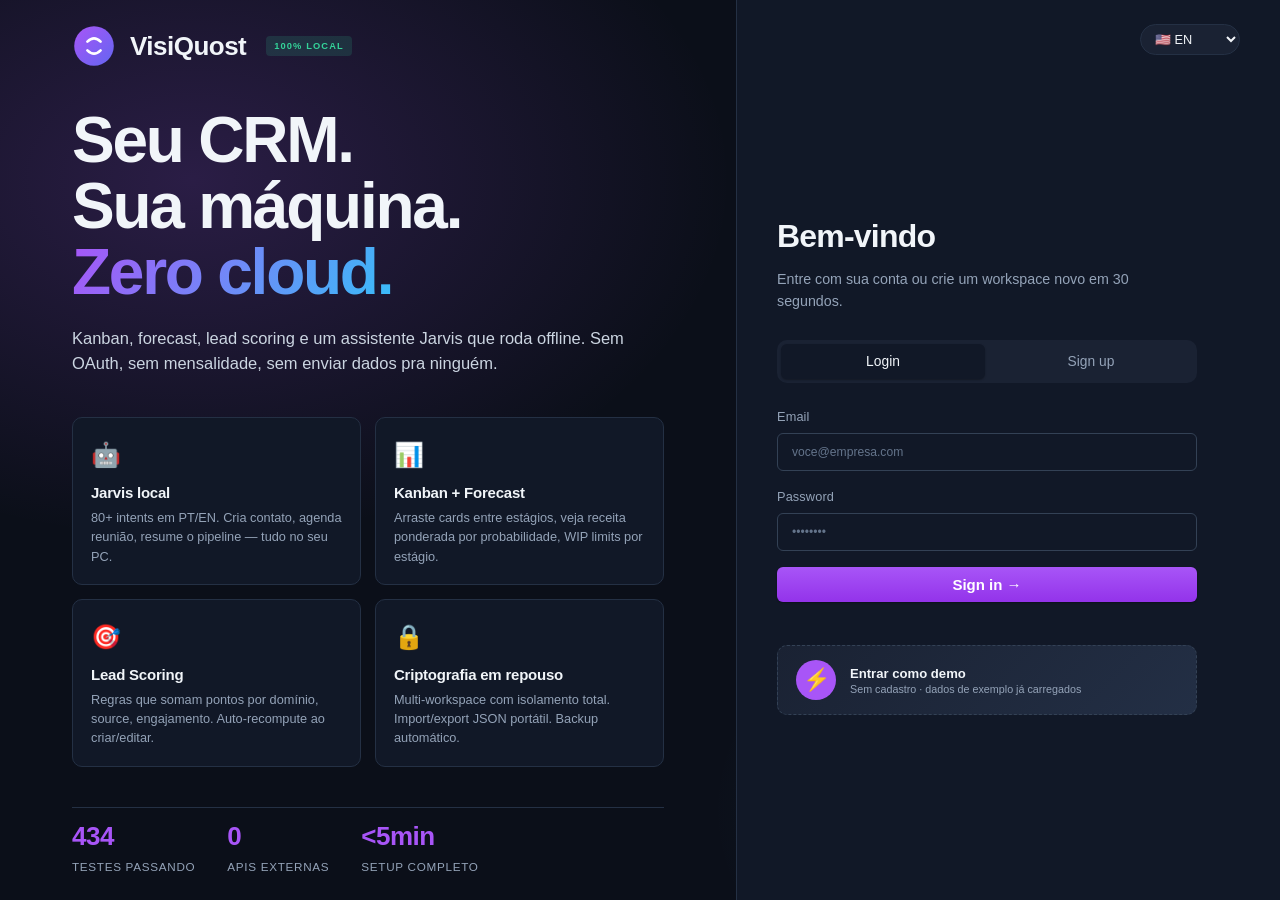
==== commit 4b2d1e7e: "redesign(auth): landing page completa em vez de form vazio Antes: metade esquerda VAZIA com um logo " ====
--- a/frontend/index.html
+++ b/frontend/index.html
@@ -19,50 +19,86 @@
     <section class="auth-view" data-view="auth">
       <div class="auth-hero">
         <div class="auth-logo">
-          <svg viewBox="0 0 100 100" width="52" height="52"><circle cx="50" cy="50" r="45" fill="url(#g)"/><path d="M35 40 Q50 25 65 40 M35 60 Q50 75 65 60" stroke="white" stroke-width="6" fill="none" stroke-linecap="round"/><defs><linearGradient id="g" x1="0" y1="0" x2="1" y2="1"><stop offset="0" stop-color="#a855f7"/><stop offset="1" stop-color="#6366f1"/></linearGradient></defs></svg>
-          <div>
-            <div class="brand-name">VisiQuost</div>
-            <div class="brand-tag">CRM com Jarvis local · funciona offline · zero cloud</div>
-          </div>
-        </div>
-        <ul class="auth-features">
-          <li><span class="check">✓</span> Jarvis — 80+ comandos naturais em PT/EN, 100% local</li>
-          <li><span class="check">✓</span> Kanban visual, forecast ponderado, lead scoring</li>
-          <li><span class="check">✓</span> Undo, explain-last, briefing diário — voz proativa</li>
-          <li><span class="check">✓</span> Multi-workspace + import/export + criptografia</li>
-        </ul>
-      </div>
+          <svg viewBox="0 0 100 100" width="44" height="44"><circle cx="50" cy="50" r="45" fill="url(#g)"/><path d="M35 40 Q50 25 65 40 M35 60 Q50 75 65 60" stroke="white" stroke-width="6" fill="none" stroke-linecap="round"/><defs><linearGradient id="g" x1="0" y1="0" x2="1" y2="1"><stop offset="0" stop-color="#a855f7"/><stop offset="1" stop-color="#6366f1"/></linearGradient></defs></svg>
+          <div class="brand-name">VisiQuost</div>
+          <span class="auth-badge">100% LOCAL</span>
+        </div>
+
+        <div class="auth-headline">
+          <h1>Seu CRM.<br/>Sua máquina.<br/><span class="grad">Zero cloud.</span></h1>
+          <p class="auth-lead">Kanban, forecast, lead scoring e um assistente Jarvis que roda offline. Sem OAuth, sem mensalidade, sem enviar dados pra ninguém.</p>
+        </div>
+
+        <div class="auth-cards">
+          <div class="auth-fcard">
+            <div class="auth-fico">🤖</div>
+            <h3>Jarvis local</h3>
+            <p>80+ intents em PT/EN. Cria contato, agenda reunião, resume o pipeline — tudo no seu PC.</p>
+          </div>
+          <div class="auth-fcard">
+            <div class="auth-fico">📊</div>
+            <h3>Kanban + Forecast</h3>
+            <p>Arraste cards entre estágios, veja receita ponderada por probabilidade, WIP limits por estágio.</p>
+          </div>
+          <div class="auth-fcard">
+            <div class="auth-fico">🎯</div>
+            <h3>Lead Scoring</h3>
+            <p>Regras que somam pontos por domínio, source, engajamento. Auto-recompute ao criar/editar.</p>
+          </div>
+          <div class="auth-fcard">
+            <div class="auth-fico">🔒</div>
+            <h3>Criptografia em repouso</h3>
+            <p>Multi-workspace com isolamento total. Import/export JSON portátil. Backup automático.</p>
+          </div>
+        </div>
+
+        <div class="auth-stats">
+          <div><strong>434</strong><span>testes passando</span></div>
+          <div><strong>0</strong><span>APIs externas</span></div>
+          <div><strong>&lt;5min</strong><span>setup completo</span></div>
+        </div>
+      </div>
+
       <div class="auth-card">
-        <div class="auth-lang" style="text-align:right;margin-bottom:8px;">
-          <select id="auth-lang-select" class="pill" style="background:var(--bg-2);color:var(--fg);border:1px solid var(--border);padding:4px 8px;cursor:pointer;">
+        <div class="auth-topline">
+          <select id="auth-lang-select" class="lang-select">
             <option value="pt">🇧🇷 PT-BR</option>
             <option value="en">🇺🇸 EN</option>
           </select>
         </div>
-        <div class="tabs">
-          <button class="tab active" data-tab="login">Entrar</button>
-          <button class="tab" data-tab="register">Criar conta</button>
-        </div>
-
-        <form id="login-form" class="form">
-          <label>Email <input type="email" name="email" required autocomplete="username" placeholder="voce@empresa.com"/></label>
-          <label>Senha <input type="password" name="password" required minlength="8" autocomplete="current-password"/></label>
-          <button type="submit" class="btn-primary btn-lg">Entrar →</button>
-        </form>
-
-        <form id="register-form" class="form hidden">
-          <label>Nome completo <input type="text" name="full_name" placeholder="Ada Lovelace"/></label>
-          <label>Email <input type="email" name="email" required autocomplete="username"/></label>
-          <label>Senha <input type="password" name="password" required minlength="8" autocomplete="new-password" placeholder="mínimo 8 caracteres"/></label>
-          <label>Nome do workspace <input type="text" name="workspace_name" required placeholder="Minha Empresa"/></label>
-          <button type="submit" class="btn-primary btn-lg">Criar workspace →</button>
-        </form>
-
-        <p id="auth-error" class="error"></p>
-
-        <div class="auth-demo">
-          <span class="subtle">Login demo:</span>
-          <code>demo@visiquost.local</code> / <code>demo1234</code>
+
+        <div class="auth-inner">
+          <h2 class="auth-title">Bem-vindo</h2>
+          <p class="auth-sub">Entre com sua conta ou crie um workspace novo em 30 segundos.</p>
+
+          <div class="tabs">
+            <button class="tab active" data-tab="login">Entrar</button>
+            <button class="tab" data-tab="register">Criar conta</button>
+          </div>
+
+          <form id="login-form" class="form">
+            <label>Email <input type="email" name="email" required autocomplete="username" placeholder="voce@empresa.com"/></label>
+            <label>Senha <input type="password" name="password" required minlength="8" autocomplete="current-password" placeholder="••••••••"/></label>
+            <button type="submit" class="btn-primary btn-lg">Entrar →</button>
+          </form>
+
+          <form id="register-form" class="form hidden">
+            <label>Nome completo <input type="text" name="full_name" placeholder="Ada Lovelace"/></label>
+            <label>Email <input type="email" name="email" required autocomplete="username" placeholder="voce@empresa.com"/></label>
+            <label>Senha <input type="password" name="password" required minlength="8" autocomplete="new-password" placeholder="mínimo 8 caracteres"/></label>
+            <label>Nome do workspace <input type="text" name="workspace_name" required placeholder="Minha Empresa"/></label>
+            <button type="submit" class="btn-primary btn-lg">Criar workspace →</button>
+          </form>
+
+          <p id="auth-error" class="error"></p>
+
+          <button type="button" id="auth-demo-btn" class="auth-demo-btn" title="Entra na conta demo com 1 clique">
+            <span class="demo-ico">⚡</span>
+            <div>
+              <strong>Entrar como demo</strong>
+              <div class="demo-hint">Sem cadastro · dados de exemplo já carregados</div>
+            </div>
+          </button>
         </div>
       </div>
     </section>
--- a/frontend/assets/app.css
+++ b/frontend/assets/app.css
@@ -306,29 +306,96 @@
 
 /* ================= AUTH ================= */
 .auth-view {
+  display: grid; grid-template-columns: 1.15fr 0.85fr;
+  min-height: 100vh; height: 100vh; overflow: hidden;
+  background: radial-gradient(ellipse 900px 600px at 15% 20%, rgba(168, 85, 247, 0.20), transparent 60%),
+              radial-gradient(ellipse 800px 500px at 90% 90%, rgba(56, 189, 248, 0.15), transparent 55%),
+              var(--bg);
+}
+.auth-hero {
+  display: flex; flex-direction: column; justify-content: center;
+  padding: 56px 72px; gap: 40px; overflow-y: auto;
+}
+.auth-logo { display: flex; align-items: center; gap: 14px; }
+.brand-name { font-size: 26px; font-weight: 800; letter-spacing: -0.02em; }
+.auth-badge {
+  font-size: 0.62em; font-weight: 800; letter-spacing: 0.12em;
+  color: var(--ok); background: var(--ok-soft);
+  padding: 3px 8px; border-radius: 4px; margin-left: 6px;
+}
+.auth-headline h1 {
+  font-size: clamp(40px, 5vw, 64px); font-weight: 800;
+  letter-spacing: -0.035em; line-height: 1.03; margin: 0 0 20px;
+}
+.auth-headline .grad {
+  background: linear-gradient(120deg, var(--primary), var(--accent));
+  -webkit-background-clip: text; background-clip: text; color: transparent;
+}
+.auth-lead {
+  font-size: 1.1em; color: var(--fg-2); line-height: 1.55;
+  max-width: 560px; margin: 0;
+}
+.auth-cards {
   display: grid; grid-template-columns: 1fr 1fr;
-  height: 100vh;
-  background: radial-gradient(ellipse at top left, rgba(168, 85, 247, 0.12), transparent 55%),
-              radial-gradient(ellipse at bottom right, rgba(56, 189, 248, 0.10), transparent 55%),
-              var(--bg);
-}
-.auth-hero { display: flex; flex-direction: column; justify-content: center; padding: 64px; gap: 48px; }
-.auth-logo { display: flex; align-items: center; gap: 16px; }
-.brand-name { font-size: 32px; font-weight: 800; letter-spacing: -0.02em; }
-.brand-tag { color: var(--fg-3); font-size: 0.95em; }
-.auth-features { list-style: none; padding: 0; margin: 0; display: flex; flex-direction: column; gap: 14px; font-size: 1.05em; }
-.auth-features li { display: flex; align-items: center; gap: 12px; }
-.check {
+  gap: 14px; max-width: 620px;
+}
+.auth-fcard {
+  background: var(--bg-1); border: 1px solid var(--border);
+  border-radius: var(--r-md); padding: 18px;
+  transition: transform var(--dur-fast), border-color var(--dur-fast), box-shadow var(--dur-fast);
+}
+.auth-fcard:hover { transform: translateY(-2px); border-color: var(--primary); box-shadow: var(--shadow-md); }
+.auth-fico { font-size: 24px; margin-bottom: 8px; }
+.auth-fcard h3 { font-size: 15px; margin: 0 0 4px; font-weight: 700; }
+.auth-fcard p { font-size: 0.85em; color: var(--fg-3); line-height: 1.5; margin: 0; }
+.auth-stats {
+  display: flex; gap: 32px; padding-top: 8px;
+  border-top: 1px solid var(--border); max-width: 620px;
+}
+.auth-stats > div { display: flex; flex-direction: column; gap: 2px; }
+.auth-stats strong {
+  font-size: 26px; font-weight: 800; letter-spacing: -0.02em;
+  color: var(--primary);
+}
+.auth-stats span { font-size: 0.78em; color: var(--fg-3); text-transform: uppercase; letter-spacing: 0.06em; }
+
+.auth-card {
+  display: flex; flex-direction: column;
+  padding: 24px 40px 40px;
+  background: var(--bg-1); border-left: 1px solid var(--border);
+  overflow-y: auto;
+}
+.auth-topline { display: flex; justify-content: flex-end; margin-bottom: 12px; }
+.lang-select {
+  background: var(--bg-2); color: var(--fg);
+  border: 1px solid var(--border); padding: 6px 10px;
+  border-radius: 20px; font-size: 0.85em; cursor: pointer;
+}
+.auth-inner { max-width: 420px; width: 100%; margin: auto 0; }
+.auth-title {
+  font-size: 32px; font-weight: 800; letter-spacing: -0.025em;
+  margin: 0 0 8px;
+}
+.auth-sub { color: var(--fg-3); font-size: 0.95em; margin: 0 0 28px; line-height: 1.5; }
+.auth-demo-btn {
+  display: flex; align-items: center; gap: 14px;
+  width: 100%; margin-top: 20px; padding: 14px 18px;
+  background: linear-gradient(135deg, var(--bg-2), var(--bg-3));
+  border: 1px dashed var(--border-strong); border-radius: var(--r-md);
+  color: var(--fg); cursor: pointer; text-align: left;
+  transition: all var(--dur-fast);
+}
+.auth-demo-btn:hover {
+  border-color: var(--primary); background: var(--primary-soft);
+  transform: translateY(-1px);
+}
+.auth-demo-btn .demo-ico {
+  font-size: 22px; width: 40px; height: 40px; flex-shrink: 0;
   display: inline-flex; align-items: center; justify-content: center;
-  width: 24px; height: 24px; border-radius: 50%;
-  background: var(--primary-soft); color: var(--primary);
-  font-weight: 700;
-}
-.auth-card {
-  display: flex; flex-direction: column; justify-content: center;
-  padding: 64px 80px;
-  background: var(--bg-1); border-left: 1px solid var(--border);
-}
+  background: var(--primary); color: white; border-radius: 50%;
+}
+.auth-demo-btn strong { display: block; font-size: 0.95em; }
+.auth-demo-btn .demo-hint { font-size: 0.78em; color: var(--fg-3); margin-top: 2px; }
 .tabs { display: flex; background: var(--bg-2); padding: 4px; border-radius: var(--r-md); gap: 4px; margin-bottom: 24px; }
 .tab {
   flex: 1; padding: 10px; background: transparent; border: none;
@@ -1458,6 +1525,11 @@
   .jarvis-fab { display: flex; align-items: center; justify-content: center; }
   .auth-view { grid-template-columns: 1fr; }
   .auth-hero { display: none; }
+  .auth-card { padding: 24px 20px 32px; border-left: none; }
+  .auth-inner { max-width: 100%; }
+}
+@media (max-width: 480px) {
+  .auth-title { font-size: 26px; }
 }
 @media (max-width: 720px) {
   .app-view { grid-template-columns: 1fr; }
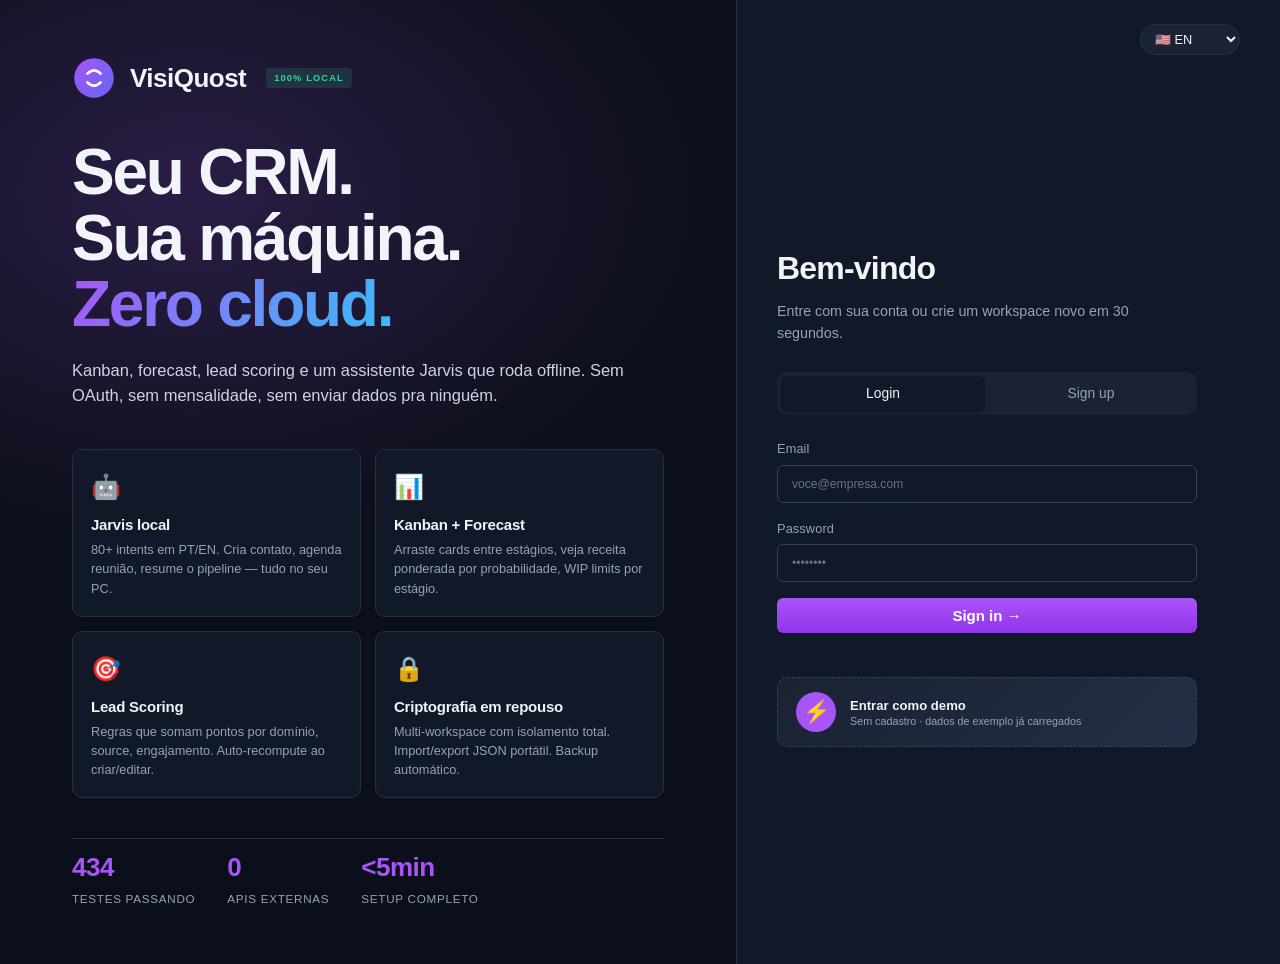
==== commit 19b36225: "fix(ux): 4 bugs pegos via walkthrough real (Playwright as user) Testei com slow_mo=120ms clicando/sc" ====
--- a/frontend/index.html
+++ b/frontend/index.html
@@ -146,8 +146,8 @@
           <div id="local-footprint" class="local-footprint" title="Seus dados vivem só na sua máquina.">
             <div class="lf-badge">🌱 <span>local</span></div>
             <div class="lf-stats" id="lf-stats">
-              <div><span class="lf-num" id="lf-size">—</span> <span class="lf-unit">no seu disco</span></div>
-              <div><span class="lf-num" id="lf-rows">—</span> <span class="lf-unit">registros</span></div>
+              <div><span class="lf-num" id="lf-size">—</span><span class="lf-unit"> no seu disco</span></div>
+              <div><span class="lf-num" id="lf-rows">—</span><span class="lf-unit"> registros</span></div>
             </div>
           </div>
           <div class="user-chip">
--- a/frontend/assets/app.css
+++ b/frontend/assets/app.css
@@ -115,13 +115,13 @@
   font-family: var(--font);
   background: var(--bg);
   color: var(--fg);
-  height: 100vh;
-  overflow: hidden;
   font-size: 15px;
   line-height: 1.55;
   -webkit-font-smoothing: antialiased;
   -moz-osx-font-smoothing: grayscale;
 }
+/* Ativado apos login pra travar o viewport (CRM padrao com sidebars + main scroll). */
+body.app-active { height: 100vh; overflow: hidden; }
 
 /* Heading hierarchy — differentiated weights + explicit bottom margins.
    Airy: h1/h2/h3 all breathe; .card-header h3 collapses margin so cards stay tight. */
@@ -307,14 +307,14 @@
 /* ================= AUTH ================= */
 .auth-view {
   display: grid; grid-template-columns: 1.15fr 0.85fr;
-  min-height: 100vh; height: 100vh; overflow: hidden;
+  min-height: 100vh;
   background: radial-gradient(ellipse 900px 600px at 15% 20%, rgba(168, 85, 247, 0.20), transparent 60%),
               radial-gradient(ellipse 800px 500px at 90% 90%, rgba(56, 189, 248, 0.15), transparent 55%),
               var(--bg);
 }
 .auth-hero {
   display: flex; flex-direction: column; justify-content: center;
-  padding: 56px 72px; gap: 40px; overflow-y: auto;
+  padding: 56px 72px; gap: 40px;
 }
 .auth-logo { display: flex; align-items: center; gap: 14px; }
 .brand-name { font-size: 26px; font-weight: 800; letter-spacing: -0.02em; }
@@ -363,7 +363,6 @@
   display: flex; flex-direction: column;
   padding: 24px 40px 40px;
   background: var(--bg-1); border-left: 1px solid var(--border);
-  overflow-y: auto;
 }
 .auth-topline { display: flex; justify-content: flex-end; margin-bottom: 12px; }
 .lang-select {
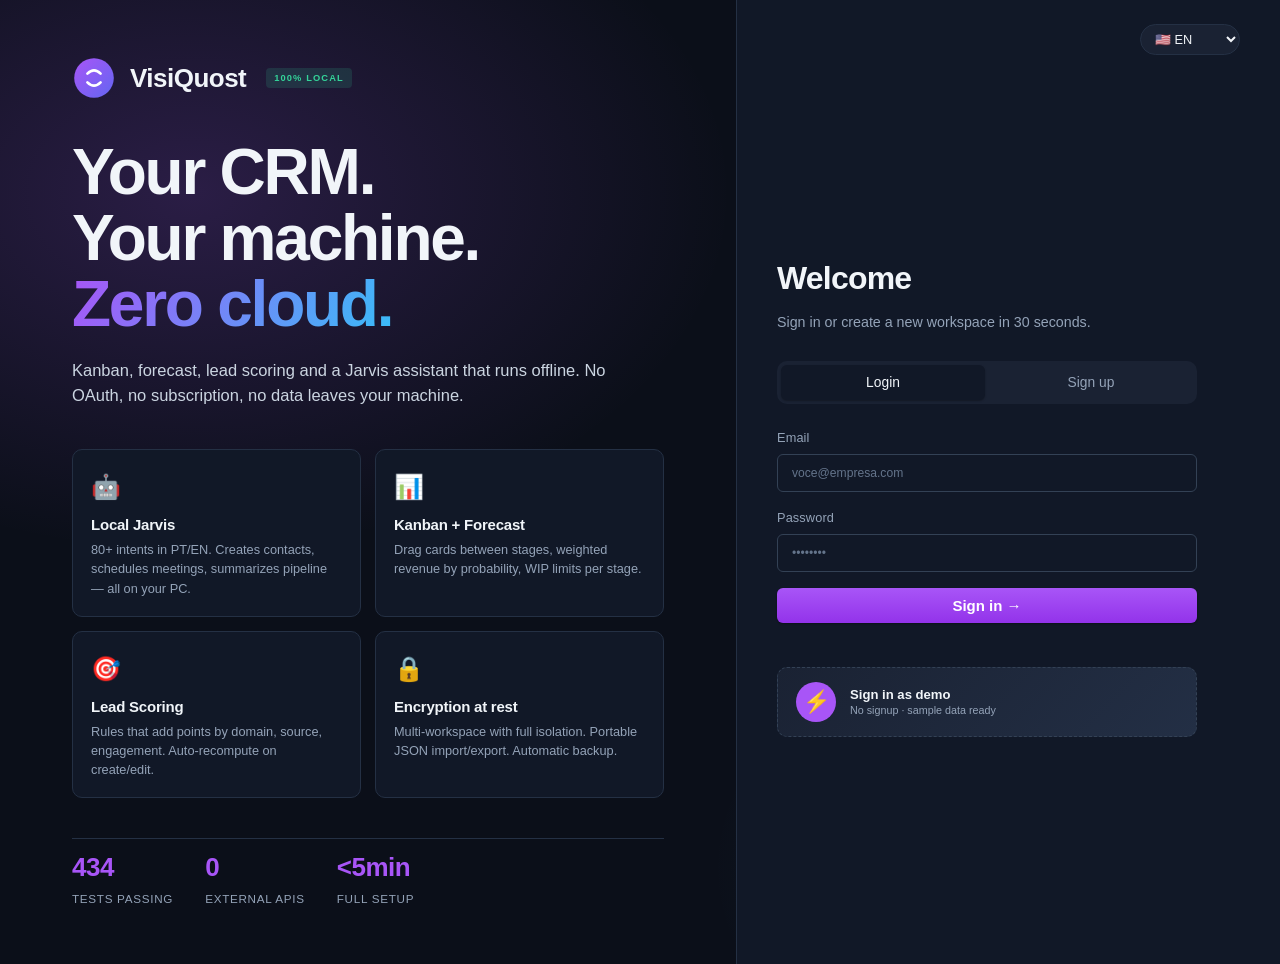
==== commit 35e5496d: "feat(i18n): landing hero traduz PT<->EN via data-i18n Bug encontrado no walkthrough rodada 3: usuari" ====
--- a/frontend/index.html
+++ b/frontend/index.html
@@ -21,41 +21,41 @@
         <div class="auth-logo">
           <svg viewBox="0 0 100 100" width="44" height="44"><circle cx="50" cy="50" r="45" fill="url(#g)"/><path d="M35 40 Q50 25 65 40 M35 60 Q50 75 65 60" stroke="white" stroke-width="6" fill="none" stroke-linecap="round"/><defs><linearGradient id="g" x1="0" y1="0" x2="1" y2="1"><stop offset="0" stop-color="#a855f7"/><stop offset="1" stop-color="#6366f1"/></linearGradient></defs></svg>
           <div class="brand-name">VisiQuost</div>
-          <span class="auth-badge">100% LOCAL</span>
+          <span class="auth-badge" data-i18n="auth_badge_local">100% LOCAL</span>
         </div>
 
         <div class="auth-headline">
-          <h1>Seu CRM.<br/>Sua máquina.<br/><span class="grad">Zero cloud.</span></h1>
-          <p class="auth-lead">Kanban, forecast, lead scoring e um assistente Jarvis que roda offline. Sem OAuth, sem mensalidade, sem enviar dados pra ninguém.</p>
+          <h1><span data-i18n="hero_h1_line1">Seu CRM.</span><br/><span data-i18n="hero_h1_line2">Sua máquina.</span><br/><span class="grad" data-i18n="hero_h1_line3">Zero cloud.</span></h1>
+          <p class="auth-lead" data-i18n="hero_lead">Kanban, forecast, lead scoring e um assistente Jarvis que roda offline. Sem OAuth, sem mensalidade, sem enviar dados pra ninguém.</p>
         </div>
 
         <div class="auth-cards">
           <div class="auth-fcard">
             <div class="auth-fico">🤖</div>
-            <h3>Jarvis local</h3>
-            <p>80+ intents em PT/EN. Cria contato, agenda reunião, resume o pipeline — tudo no seu PC.</p>
+            <h3 data-i18n="hero_fc_jarvis_t">Jarvis local</h3>
+            <p data-i18n="hero_fc_jarvis_d">80+ intents em PT/EN. Cria contato, agenda reunião, resume o pipeline — tudo no seu PC.</p>
           </div>
           <div class="auth-fcard">
             <div class="auth-fico">📊</div>
-            <h3>Kanban + Forecast</h3>
-            <p>Arraste cards entre estágios, veja receita ponderada por probabilidade, WIP limits por estágio.</p>
+            <h3 data-i18n="hero_fc_kanban_t">Kanban + Forecast</h3>
+            <p data-i18n="hero_fc_kanban_d">Arraste cards entre estágios, veja receita ponderada por probabilidade, WIP limits por estágio.</p>
           </div>
           <div class="auth-fcard">
             <div class="auth-fico">🎯</div>
-            <h3>Lead Scoring</h3>
-            <p>Regras que somam pontos por domínio, source, engajamento. Auto-recompute ao criar/editar.</p>
+            <h3 data-i18n="hero_fc_lead_t">Lead Scoring</h3>
+            <p data-i18n="hero_fc_lead_d">Regras que somam pontos por domínio, source, engajamento. Auto-recompute ao criar/editar.</p>
           </div>
           <div class="auth-fcard">
             <div class="auth-fico">🔒</div>
-            <h3>Criptografia em repouso</h3>
-            <p>Multi-workspace com isolamento total. Import/export JSON portátil. Backup automático.</p>
+            <h3 data-i18n="hero_fc_crypto_t">Criptografia em repouso</h3>
+            <p data-i18n="hero_fc_crypto_d">Multi-workspace com isolamento total. Import/export JSON portátil. Backup automático.</p>
           </div>
         </div>
 
         <div class="auth-stats">
-          <div><strong>434</strong><span>testes passando</span></div>
-          <div><strong>0</strong><span>APIs externas</span></div>
-          <div><strong>&lt;5min</strong><span>setup completo</span></div>
+          <div><strong>434</strong><span data-i18n="hero_stats_tests">testes passando</span></div>
+          <div><strong>0</strong><span data-i18n="hero_stats_apis">APIs externas</span></div>
+          <div><strong>&lt;5min</strong><span data-i18n="hero_stats_setup">setup completo</span></div>
         </div>
       </div>
 
@@ -68,8 +68,8 @@
         </div>
 
         <div class="auth-inner">
-          <h2 class="auth-title">Bem-vindo</h2>
-          <p class="auth-sub">Entre com sua conta ou crie um workspace novo em 30 segundos.</p>
+          <h2 class="auth-title" data-i18n="auth_welcome">Bem-vindo</h2>
+          <p class="auth-sub" data-i18n="auth_welcome_sub">Entre com sua conta ou crie um workspace novo em 30 segundos.</p>
 
           <div class="tabs">
             <button class="tab active" data-tab="login">Entrar</button>
@@ -95,8 +95,8 @@
           <button type="button" id="auth-demo-btn" class="auth-demo-btn" title="Entra na conta demo com 1 clique">
             <span class="demo-ico">⚡</span>
             <div>
-              <strong>Entrar como demo</strong>
-              <div class="demo-hint">Sem cadastro · dados de exemplo já carregados</div>
+              <strong data-i18n="auth_demo_btn_t">Entrar como demo</strong>
+              <div class="demo-hint" data-i18n="auth_demo_btn_d">Sem cadastro · dados de exemplo já carregados</div>
             </div>
           </button>
         </div>
